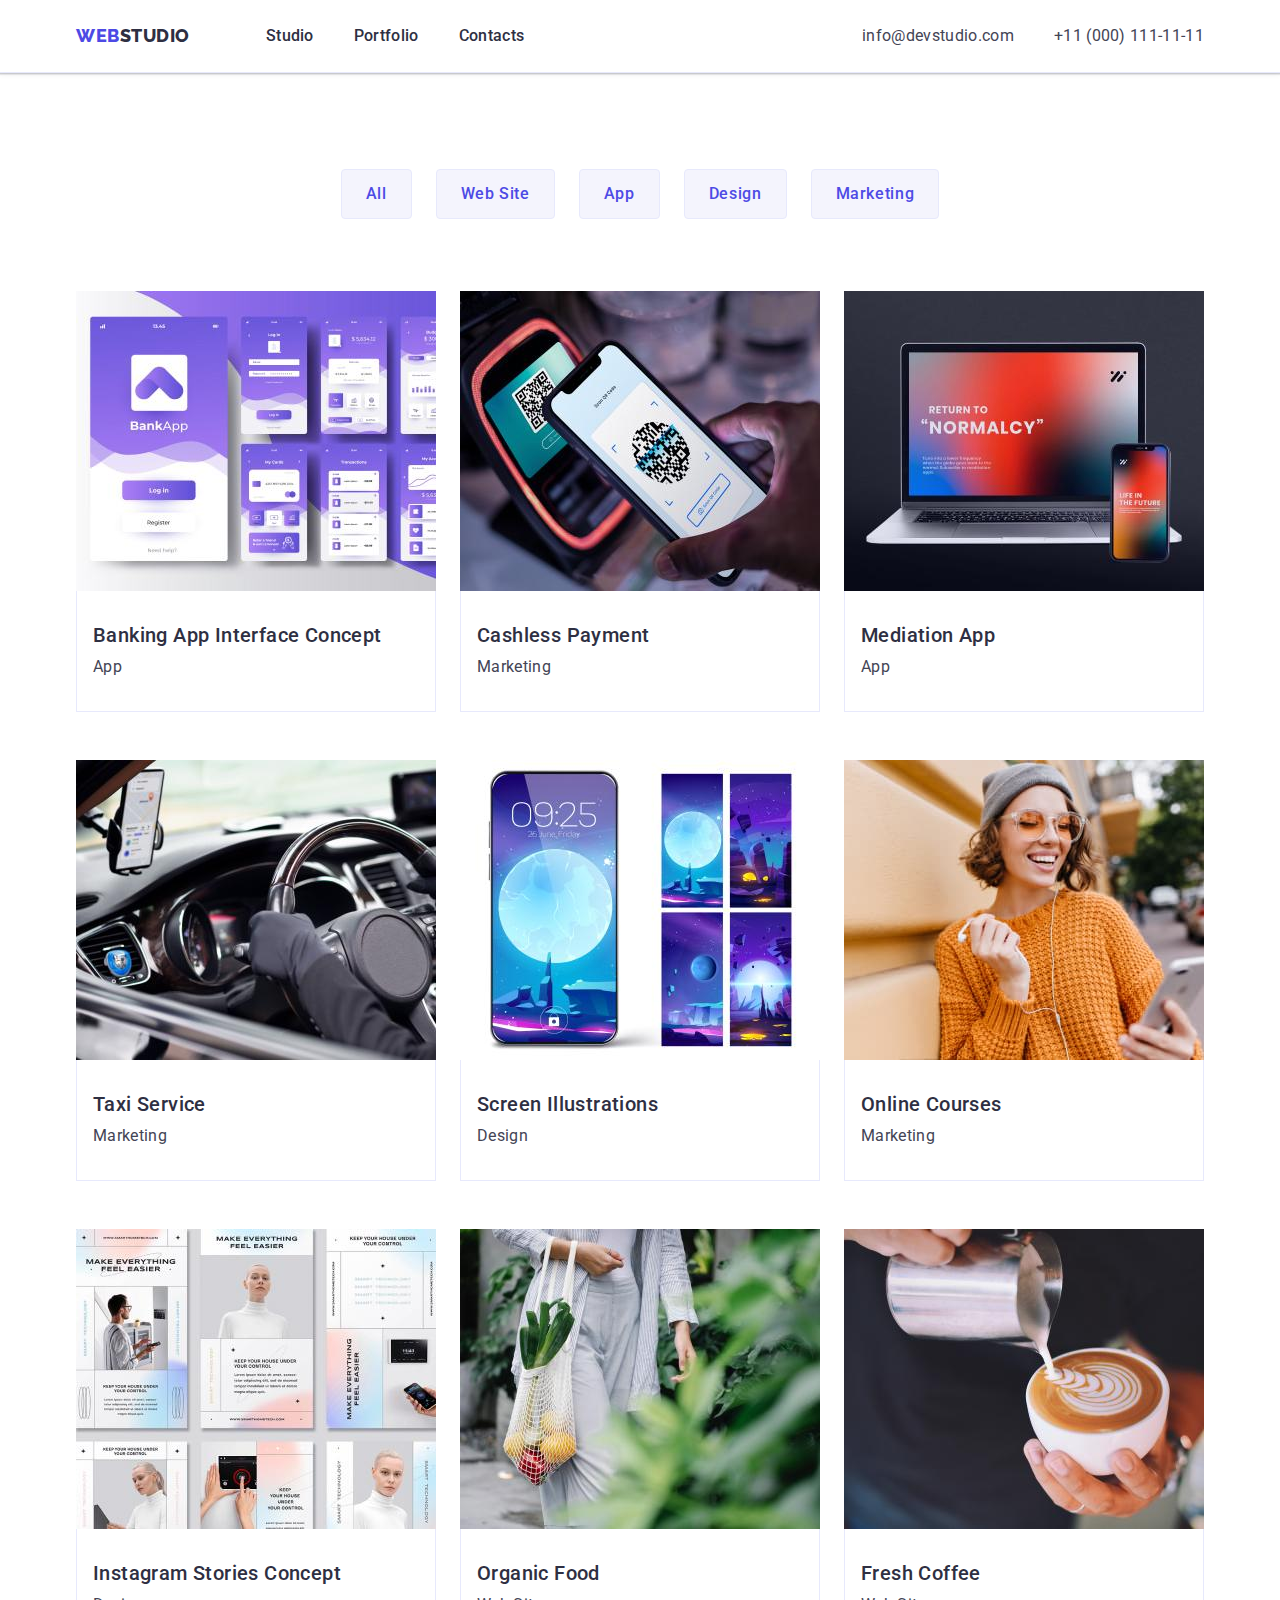
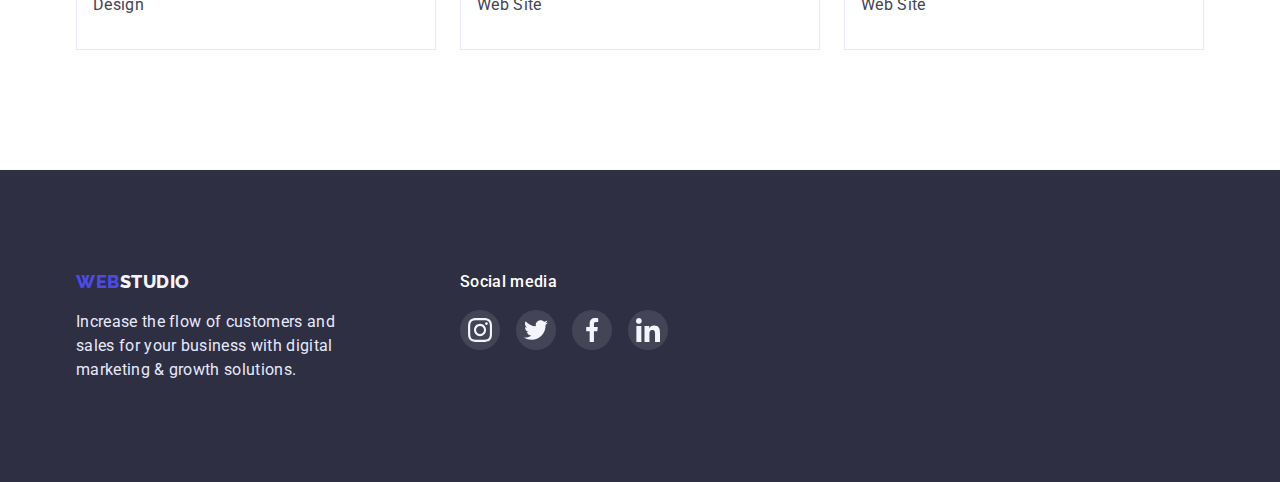
==== portfolio.html @ 5501d487 "Initial commit" ====
<!DOCTYPE html>
<html lang="en">
  <head>
    <meta charset="UTF-8" />
    <meta http-equiv="X-UA-Compatible" content="IE=edge" />
    <meta name="viewport" content="width=device-width, initial-scale=1.0" />
    <title>WebStudio</title>
    <link rel="preconnect" href="https://fonts.googleapis.com" />
    <link rel="preconnect" href="https://fonts.gstatic.com" crossorigin />
    <link
      href="https://fonts.googleapis.com/css2?family=Raleway:wght@800&family=Roboto:wght@400;500;700&display=swap"
      rel="stylesheet"
    />
    <link
      rel="stylesheet"
      href="https://cdnjs.cloudflare.com/ajax/libs/modern-normalize/1.1.0/modern-normalize.min.css"
    />
    <link rel="stylesheet" href="./css/styles.css" />
  </head>

  <body>
    <!-- Header -->
    <header class="header">
      <div class="container main-nav"">
        <nav class="link-nav">
          <a href="./index.html" class="logo-web link"
            >WEB<span class="head-studio">STUDIO</span>
          </a>

          <ul class="site-nav list">
            <li class="item">
              <a href="./index.html" class="anchors link">Studio</a>
            </li>

            <li class="site-nav list">
              <a href="./portfolio.html" class="anchors link">Portfolio</a>
            </li>

            <li class="site-nav list">
              <a href="" class="anchors link">Contacts</a>
            </li>
          </ul>
        </nav>

        <ul class="head-content list">
          <li class="item">
            <a href="mailto:info@devstudio.com" class="relations link"
              >info@devstudio.com</a
            >
          </li>

          <li class="item">
            <a href="tel:+110001111111" class="relations link"
              >+11 (000) 111-11-11</a
            >
          </li>
        </ul>
      </div>
    </header>
    <!-- Header -->

    <!-- Main content -->
    <main>
      <section class="section-title-prt">
        <div class="container">
        <h1 class="visually-hidden">Filter buttons</h1>
        <ul class="btn-prt list">
          <li class="btn-item">
            <button type="button" class="btn btn-filters">All</button>
          </li>
          <li class="btn-item">
            <button type="button" class="btn btn-filters">Web Site</button>
          </li>
          <li class="btn-item">
            <button type="button" class="btn btn-filters">App</button>
          </li>
          <li class="btn-item">
            <button type="button" class="btn btn-filters">Design</button>
          </li>
          <li class="btn-item">
            <button type="button" class="btn btn-filters">Marketing</button>
          </li>
        </ul>
        <ul class="list main-filter">
          <li class="filter">
            <a href="" class="link link-prt"
              ><img
                src="./images/potfolio1.jpg"
                alt="Images of different pages of the banking application."
                width="360"
                class="display-block"
              />
              <div class="prt-block">
              <h2 class="prt-title">Banking App Interface Concept</h2>
              <p class="prt-text">App</p>
              </div>
            </a>
          </li>
          <li class="filter">
            <a href="" class="link link-prt"
              ><img
                src="./images/potfolio2.jpg"
                alt="QR scan for pay."
                width="360"
                 class="display-block"
              />
              <div class="prt-block">
              <h2 class="prt-title">Cashless Payment</h2>
              <p class="prt-text">Marketing</p>
              </div>
            </a>
          </li>
          <li class="filter ">
            <a href="" class="link link-prt"
              ><img
                src="./images/potfolio3.jpg"
                alt="Notebook and phone."
                width="360"
                class="display-block"
              />
              <div class="prt-block">
              <h2 class="prt-title">Mediation App</h2>
              <p class="prt-text">App</p>
              </div>
            </a>
          </li>
          <li class="filter">
            <a href="" class="link link-prt"
              ><img
                src="./images/potfolio4.jpg"
                alt="Driving navigation."
                width="360"
                class="display-block"
              />
              <div class="prt-block">
              <h2 class="prt-title">Taxi Service</h2>
              <p class="prt-text">Marketing</p>
              </div>
            </a>
          </li>
          <li class="filter">
            <a href="" class="link link-prt"
              ><img
                src="./images/potfolio5.jpg"
                alt="Pictured is a phone with different kinds of wallpapers in
                 the app."
                width="360"
                 class="display-block"
              />
              <div class="prt-block">
              <h2 class="prt-title">Screen Illustrations</h2>
              <p class="prt-text">Design</p>
              </div>
            </a>
          </li>
          <li class="filter">
            <a href="" class="link link-prt"
              ><img
                src="./images/potfolio6.jpg"
                alt="Girl with phone."
                width="360"
                class="display-block"
              />
              <div class="prt-block">
              <h2 class="prt-title">Online Courses</h2>
              <p class="prt-text">Marketing</p>
              </div>
            </a>
          </li>
          <li class="filter">
            <a href="" class="link link-prt"
              ><img
                src="./images/potfolio7.jpg"
                alt="Concepts for Instagram stories."
                width="360"
                class="display-block"
              />
              <div class="prt-block">
              <h2 class="prt-title">Instagram Stories Concept</h2>
              <p class="prt-text">Design</p>
              </div>
            </a>
          </li>
          <li class="filter">
            <a href="" class="link link-prt"
              ><img
                src="./images/potfolio8.jpg"
                alt="A girl carrying a mesh bag of fruit."
                width="360"
                class="display-block"
              />
                              <div class="prt-block">
              <h2 class="prt-title">Organic Food</h2>
              <p class="prt-text">Web Site</p>
              </div>
            </a>
          </li>
          <li class="filter">
            <a href="" class="link link-prt"
              ><img
                src="./images/potfolio9.jpg"
                alt="Coffee is poured."
                width="360"
                class="display-block"
              />
              <div class="prt-block">
              <h2 class="prt-title">Fresh Coffee</h2>
              <p class="prt-text">Web Site</p>
              </div>
            </a>
          </li>
        </ul>
        </div>
      </section>
    </main>
    <!-- Main content -->

    <!-- Footer -->
    <footer class="footer">
      <div class="container container-footer">
        <div class="about-footer">
        <a href="./index.html" class="logo-web link"
          >WEB<span class="footer-studio">STUDIO</span></a
        >
        <p class="footer-text">
          Increase the flow of customers and sales for your business with
          digital marketing & growth solutions.
        </p>
</div>
<div class="footer-contacts">
  <h3 class="social-media">Social media</h3>
  <ul class="actions-footer">
                <li><a href="" class="a-act-footer"> 
<svg class="a-icon a-icon-footer " > 
  <use href="./images/symbol-defs.svg#instagram"></use>
</svg>
                </a></li>
                <li><a href="" class="a-act-footer">
<svg class="a-icon a-icon-footer ">
  <use href="./images/symbol-defs.svg#twitter"></use>
</svg>
                </a></li>
                <li><a href="" class="a-act-footer">
<svg class="a-icon a-icon-footer ">
  <use href="./images/symbol-defs.svg#facebook"></use>
</svg>
                </a></li>
                <li><a href="" class="a-act-footer">
<svg class="a-icon a-icon-footer " >
  <use href="./images/symbol-defs.svg#linkedin"></use>
</svg>
                </a></li>
              </ul>
</div>
      </div>
    </footer>
  </body>
</html>
<!-- Footer -->
---- css/styles.css ----
*,
*::before,
*::after {
  
}
h1, h2, h3, h4, ul, p{
  margin: 0;
  padding: 0;
}
.display-block {
  display: block;
}

:root {
  --primary-brand-color: #4d4ae5;
  --secondary-brand-color: #404bbf;
  --dark-color: #2e2f42;
  --success-color: #31d0aa;
  --text-color: #434455;
  --subtle-text: #8e8f99;
  --white-color: #fff;
  --accent-color: #e7e9fc;
  --light-color: #f4f4fd;
}
/* Body */
body {
  color: #2e2f42;
  font-family: "Roboto", sans-serif;
  font-size: 16px;
  background-color: #ffffff;
}

.list,
.prt-list {
  list-style: none;
  margin: 0;
  padding: 0;
}

.link,
.prt-link {
  text-decoration: none;
}
/* Body */

/* HEADER */

.header {
  background-color: var(--white-color);
  border-bottom: 1px solid var(--accent-color);
  padding-top: 24px;
  padding-bottom: 24px;
  box-shadow: 0px 2px 1px rgba(46, 47, 66, 0.08), 0px 1px 1px rgba(46, 47, 66, 0.16), 0px 1px 6px rgba(46, 47, 66, 0.08);
}

.container {
  margin-left: auto;
  margin-right: auto;
  width: 1158px;
  padding: 0px 15px;
}

.head-studio,
.site-nav .link {
  color: var(--dark-color);
}
.logo-web,
.head-studio {
  font-family: "Raleway", sans-serif;
  font-weight: 800;
  font-size: 18px;
  line-height: 1.33;
  letter-spacing: 0.03em;
}

.logo-web {
  color: var(--primary-brand-color);
  display: inline-block;
}
.link-nav {
  display: flex;
  align-items: center;
  justify-content: space-between;
  gap: 76px;
}

.main-nav,/*
.link-nav,*/
.site-nav,
.head-content {
  display: flex;
  align-items: center;
  justify-content: space-between;
  gap: 40px;
}

/*.logo-web {
  margin-right: 76px;
}*/

.site-nav .item:not(:last-child),
.head-content .item:not(:last-child) {
  gap: 40px;
}

.anchors {
  font-weight: 500;
  font-size: 16px;
  color: var(--dark-color);
  line-height: 1.5;
  letter-spacing: 0.02em;
}

.anchors:hover,
.anchors:focus {
  color: var(--primary-brand-color);
}

.head-content .link {
  color: var(--text-color);
}
.relations {
  font-weight: 400;
  font-size: 16px;
  color: var(--text-color);
  line-height: 1.5;
  letter-spacing: 0.02em;
}

.relations:hover,
.relations:focus {
  color: var(--primary-brand-color);
}

/* HEADER */

/* index.hmtl */
/* HERO */

.hero {
  /*background-color: var(--dark-color);*/

  padding-top: 188px;
  padding-bottom: 188px;
  text-align: center;
  background-image: linear-gradient(
      rgba(46, 47, 66, 0.7),
      rgba(46, 47, 66, 0.7)
    ),
    url("../images/people-office_.jpeg");
max-width: 1440px;

margin-left: auto;
margin-right: auto;
  background-position: center;
  background-repeat: no-repeat;
  background-size: cover;
}

.hero-title {
  color: var(--white-color);
  font-weight: 700;
  width: 496px;
  font-size: 56px;
  line-height: 1.07;
  letter-spacing: 0.02em;
  text-align: center;
  margin-bottom: 48px;
  margin: auto;
}

.list-item::before{
display: block;
content: '';
height: 120px;
background-repeat: no-repeat;
background-position: center;
background-color: #F4F4FD;
}
.icon-antena::before{
  background-image: url('../images/antenna.svg');

}
.icon-clock::before{
    background-image: url('../images/clock.svg');
    
    
}
.icon-diagram::before{
    background-image: url('../images/diagram.svg');
  
}
.icon-astroaut::before{
    background-image: url('../images/astronaut.svg');
   
}
.btn {
  cursor: pointer;
  border: none;
  border-color: transparent;
}

.btn-hero {
  background-color: var(--primary-brand-color);
  color: var(--white-color);
  font-family: "Roboto", sdns-serif;
  font-weight: 500;
  font-size: 16px;
  line-height: 1.5;
  letter-spacing: 0.04em;
  margin-top: 48px;
  border-radius: 4px;
  padding: 16px 32px;
  box-shadow: 0px 4px 4px rgba(0, 0, 0, 0.15);
}

.btn-hero:hover,
.btn-hero:focus {
  background-color: var(--secondary-brand-color);
  color: var(--white-color);
  font-family: "Roboto", sans-serif;
  font-weight: 500;
  font-size: 16px;
  line-height: 1.5;
  letter-spacing: 0.04em;

}
/* HERO */

/* MAIN CONTENT*/
.visually-hidden {
  position: absolute;
  white-space: nowrap;
  width: 1px;
  height: 1px;
  overflow: hidden;
  border: 0;
  padding: 0;
  clip: rect(0 0 0 0);
  clip-path: inset(50%);
  margin: -1px;
}
.section-main {
  padding-bottom: 120px;
}
.section-title {
  margin-bottom: 72px;

  text-align: center;
  font-size: 36px;
  line-height: 40px;
  letter-spacing: 0.02em;
  text-transform: capitalize;
}
.section-customers{
 padding-bottom: 110px;
  padding-top: 130px;
}

/* Studio / Description of studio */
img {
  display: block;
  max-width: 100%;
  height: auto;
}

.main-desc {
  padding-top: 120px;
  padding-bottom: 120px;
}

.hide-text {
  display: none;
}

.desc {
  display: flex;
}

.list.desc {
  gap: 24px;
}

.desc-title,
.team-title {
  color: var(--dark-color);
  font-weight: 500;
  font-size: 20px;
  line-height: 1.2;
  letter-spacing: 0.02em;
  margin-bottom: 8px;
  text-align: left;
  margin-top: 8px;
}

.desc-text,
.team-text {
  color: #434455;
  font-weight: 400;
  font-size: 16px;
  line-height: 1.5;
  letter-spacing: 0.02em;
  text-align: left;
}

.main-desc .list.item {
  min-width: 264px;
}

 /*----Section4- Clients---*/
 .customer-item{

height: 88px;
width: 168px;

  

 }
.customer-list{
  list-style: none;
  display: flex;
  gap: 24px;
}
.customer-link{
  color: #8E8F99;
  border: 1px solid #8E8F99;
border-radius: 4px;
    display: flex;
    justify-content: center;
    align-items: center;
cursor: pointer;
padding-top:16px;
padding-bottom: 16px;
}
.customer-link:hover,
.customer-link:focus{
border-color: #404BBF;
color: #404BBF;
}

svg{
  color: currentColor
;
}


svg:hover,
svg:focus{
color: #404BBF;

}
  /*----Section4- Clients---*/


/* Portfolio / Description of the works of the studio */

.main-prt {
  padding-bottom: 120px;
}

.main-prt .section-title {
  text-align: center;
  margin-bottom: 72px;
}

.list.prt {
  display: flex;
  justify-content: center;
  gap: 24px;
}

/* Section3 Contacts / Main team of studio */
.section-team {
  padding-bottom: 120px;
  padding-top: 120px;
  background-color: #f4f4fd;
}
.main-team {
  background-color: var(--light-color);
  margin-bottom: 120px;
  margin-top: 120px;
  margin: 0;
  padding: 0;
}

.main-team .section-title {
  margin-bottom: 72px;
  text-align: center;
}

.main-cont {
  display: flex;
  gap: 24px;
  justify-content: center;
}

.list.team {
  background-color: var(--white-color);
  box-shadow: 0px 1px 6px rgba(46, 47, 66, 0.08),
    0px 1px 1px rgba(46, 47, 66, 0.16), 0px 2px 1px rgba(46, 47, 66, 0.08);
  border-radius: 0px 0px 4px 4px;
  flex-basis: calc((100%-24px*3)/4);
}
.actions{
  display: flex;
  padding: 0;
  margin: 0;
  justify-content: center;

  list-style: none;
  gap: 24px;
  margin-top: 8px;
  margin-bottom: 32px;
}

.a-act{
    display: flex;
  align-items: center;
  justify-content: center;

  padding: 0;
  border: none;
  text-decoration: none;
  width: 40px;
  height: 40px;
  background-color: #4D5AE5;
  border-radius: 50%;

  background-position: center;

}
.a-act:hover,
.a-act:focus{

  background-color: #404BBF;

}
.a-icon{
 
  width: 16px;
  height: 16px;
  background-position: center;
}


.cont-text {
  padding: 32px 16px 8px 16px;
}

.desc-title,
.team-title {
  color: var(--dark-color);
  font-weight: 500;
  font-size: 20px;
  line-height: 1.2;
  letter-spacing: 0.02em;
  /*padding-bottom: 8px;*/
}

.desc-text,
.team-text {
  color: #434455;
  font-size: 16px;
  line-height: 1.5;
  letter-spacing: 0.02em;
}
.team-title,
.team-text {
  text-align: center;
}

/*.section-team {
  background-color: var(--light-color);*/
/*padding-bottom: 120px;}*/

/* Section3 Contacts / Main team of studio */

/* MAIN CONTENT*/

/* portfolio.css */
/* MAIN CONTENT */

.section-title-prt {
  padding-top: 96px;
  padding-bottom: 120px;
}

.prt-section {
  padding-top: 96px;
  padding-bottom: 120px;
}

.section-title.prt-title {
  display: none;
}

.btn-prt.list {
  display: flex;
  justify-content: center;
  gap: 24px;
}

.btn-filters {
  background-color: var(--light-color);
  color: var(--primary-brand-color);
  font-family: "Roboto", sans-serif;
  font-weight: 500;
  font-size: 16px;
  line-height: 1.5;
  letter-spacing: 0.04em;
  border: 1px solid #e7e9fc;
  border-radius: 4px;
  min-height: 48px;
  padding: 12px 24px;
}

.btn-filters:hover,
.btn-filters:focus {
  background-color: var(--primary-brand-color);
  color: var(--white-color);
  border-color: transparent;
  box-shadow: 0px 3px 1px rgba(0, 0, 0, 0.1),
   0px 2px 1px rgba(0, 0, 0, 0.08), 
   0px 2px 2px rgba(0, 0, 0, 0.12);


}

.btn-prt {
  padding: 0;
  margin: 0;
  margin-bottom: 72px;
}

.main-filter {
  display: flex;
  flex-wrap: wrap;
  justify-content: center;
  column-gap: 24px;
  row-gap: 48px;
}

.filter {
  width: calc((100% - 48px) / 3);
}
.link-prt{
   display: block;
}
.link-prt:hover,
.link-prt:focus{
 
  box-shadow: 0px 1px 6px rgba(46, 47, 66, 0.08),
   0px 1px 1px 
   rgba(46, 47, 66, 0.16),
    0px 2px 1px 
    rgba(46, 47, 66, 0.08);
}


.prt-block {
  text-align: left;
  padding: 32px 0 32px 16px;
  border: 1px solid #e7e9fc;
  border-top: none;
}

.prt-title {
  color: var(--dark-color);
  font-weight: 500;
  font-size: 20px;
  line-height: 1.2;
  letter-spacing: 0.02em;
  margin-bottom: 8px;
}

.prt-text {
  color: var(--text-color);
  font-weight: 400;
  font-size: 16px;
  line-height: 1.5;
  letter-spacing: 0.02em;
}
/* portfolio.css */
/* MAIN CONTENT*/

/* FOOTER */

.footer {
  background-color: var(--dark-color);
  padding-top: 100px;
  padding-bottom: 100px;
}

/*.foot-logo {
  text-align: left;
  margin-bottom: 16px;
}*/
.container-footer{
  display: flex;
  align-items: flex-start;
  flex-direction: row;
  gap: 120px;
}
.footer-studio {
  color: var(--light-color);
  font-family: "Raleway", sans-serif;
  font-weight: 800;
  font-size: 18px;
  line-height: 1.16;
  letter-spacing: 0.03em;
}

.footer-text {
  color: var(--accent-color);
  font-weight: 400;
  font-size: 16px;
  line-height: 1.5;
  letter-spacing: 0.02em;
  width: 264px;
  margin-bottom: 0;
  margin-top: 16px;
}
.actions-footer{
  display: flex;
  padding: 0;
  margin: 0;

  list-style: none;
  margin-top: 16px;
   gap: 16px;
}

.a-act-footer{
    display: flex;
  justify-content: center;
  align-items: center;
  padding: 0;
  border: none;
  text-decoration: none;
  width: 40px;
  height: 40px;
  background-color:  #434455;
  border-radius: 50%;

  background-position: center;
 
}
.a-act-footer:hover,
.a-act-footer:focus{

  background-color: #31D0AA
;

}
.social-media{
  color: #FFFFFF;

font-size: 16px;
font-weight: 500;
line-height: 24px;
letter-spacing: 0.02em;
text-align: left;

}
.a-icon-footer{
  width: 24px;
  height: 24px;
}
/* FOOTER */
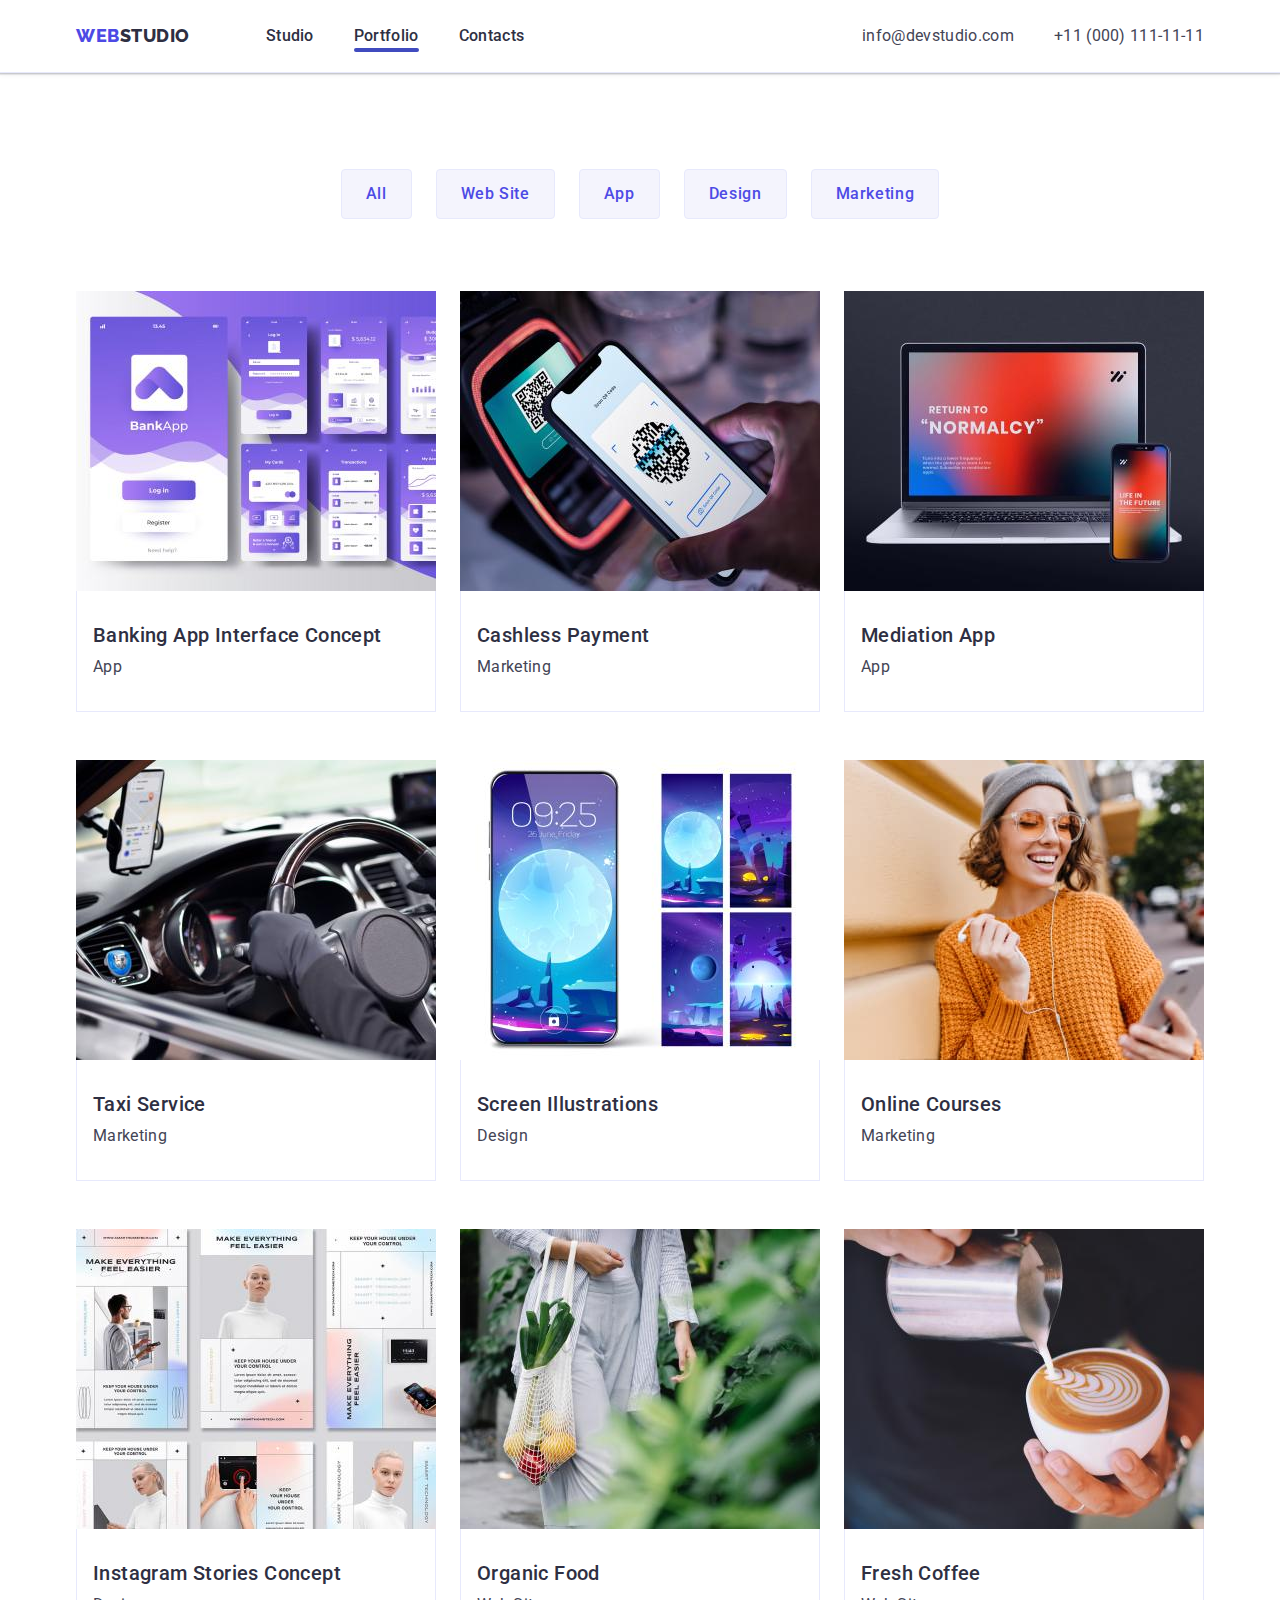
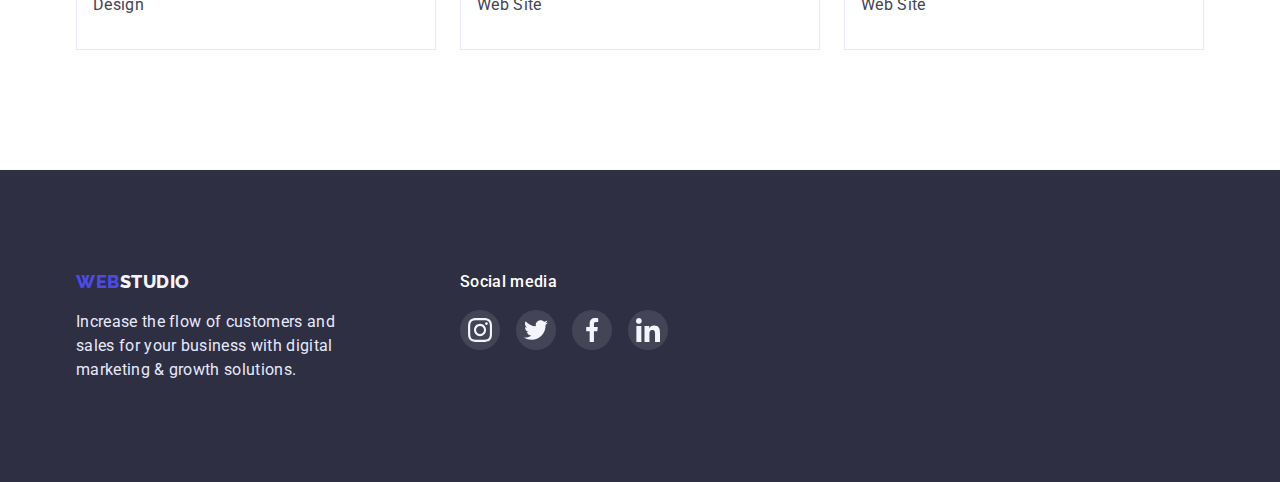
==== commit 4e1797c0: "update" ====
--- a/portfolio.html
+++ b/portfolio.html
@@ -29,11 +29,11 @@
 
           <ul class="site-nav list">
             <li class="item">
-              <a href="./index.html" class="anchors link">Studio</a>
+              <a href="./index.html" class="anchors link ">Studio</a>
             </li>
 
             <li class="site-nav list">
-              <a href="./portfolio.html" class="anchors link">Portfolio</a>
+              <a href="./portfolio.html" class="anchors link nav-a-prt">Portfolio</a>
             </li>
 
             <li class="site-nav list">
@@ -66,30 +66,36 @@
         <h1 class="visually-hidden">Filter buttons</h1>
         <ul class="btn-prt list">
           <li class="btn-item">
-            <button type="button" class="btn btn-filters">All</button>
-          </li>
-          <li class="btn-item">
-            <button type="button" class="btn btn-filters">Web Site</button>
-          </li>
-          <li class="btn-item">
-            <button type="button" class="btn btn-filters">App</button>
-          </li>
-          <li class="btn-item">
-            <button type="button" class="btn btn-filters">Design</button>
-          </li>
-          <li class="btn-item">
-            <button type="button" class="btn btn-filters">Marketing</button>
+            <button type="button" class="btn btn-filters custom-transition">All</button>
+          </li>
+          <li class="btn-item">
+            <button type="button" class="btn btn-filters ">Web Site</button>
+          </li>
+          <li class="btn-item">
+            <button type="button" class="btn btn-filters custom-transition">App</button>
+          </li>
+          <li class="btn-item">
+            <button type="button" class="btn btn-filters custom-transition">Design</button>
+          </li>
+          <li class="btn-item">
+            <button type="button" class="btn btn-filters custom-transition">Marketing</button>
           </li>
         </ul>
         <ul class="list main-filter">
           <li class="filter">
             <a href="" class="link link-prt"
-              ><img
+              >  <div class="wrap-for-img">
+              <img
                 src="./images/potfolio1.jpg"
-                alt="Images of different pages of the banking application."
-                width="360"
-                class="display-block"
-              />
+                alt="QR scan for pay."
+                width="360"
+                 class="display-block"
+              />
+              <div class="overlay">
+            <div class="layout-onhover">
+              <p class="text-onhover">14 Stylish and User-Friendly App Design Concepts · Task Manager App · Calorie Tracker App · Exotic Fruit Ecommerce App · Cloud Storage App</p>
+            </div></div>
+            </div>
               <div class="prt-block">
               <h2 class="prt-title">Banking App Interface Concept</h2>
               <p class="prt-text">App</p>
@@ -98,12 +104,19 @@
           </li>
           <li class="filter">
             <a href="" class="link link-prt"
-              ><img
+              >
+              <div class="wrap-for-img">
+              <img
                 src="./images/potfolio2.jpg"
                 alt="QR scan for pay."
                 width="360"
                  class="display-block"
               />
+              <div class="overlay">
+            <div class="layout-onhover">
+              <p class="text-onhover">14 Stylish and User-Friendly App Design Concepts · Task Manager App · Calorie Tracker App · Exotic Fruit Ecommerce App · Cloud Storage App</p>
+            </div></div>
+            </div>
               <div class="prt-block">
               <h2 class="prt-title">Cashless Payment</h2>
               <p class="prt-text">Marketing</p>
@@ -112,12 +125,19 @@
           </li>
           <li class="filter ">
             <a href="" class="link link-prt"
-              ><img
+              >
+                <div class="wrap-for-img">
+              <img
                 src="./images/potfolio3.jpg"
-                alt="Notebook and phone."
-                width="360"
-                class="display-block"
-              />
+                alt="QR scan for pay."
+                width="360"
+                 class="display-block"
+              />
+              <div class="overlay">
+            <div class="layout-onhover">
+              <p class="text-onhover">14 Stylish and User-Friendly App Design Concepts · Task Manager App · Calorie Tracker App · Exotic Fruit Ecommerce App · Cloud Storage App</p>
+            </div></div>
+            </div>
               <div class="prt-block">
               <h2 class="prt-title">Mediation App</h2>
               <p class="prt-text">App</p>
@@ -126,12 +146,18 @@
           </li>
           <li class="filter">
             <a href="" class="link link-prt"
-              ><img
+              >  <div class="wrap-for-img">
+              <img
                 src="./images/potfolio4.jpg"
-                alt="Driving navigation."
-                width="360"
-                class="display-block"
-              />
+                alt="QR scan for pay."
+                width="360"
+                 class="display-block"
+              />
+              <div class="overlay">
+            <div class="layout-onhover">
+              <p class="text-onhover">14 Stylish and User-Friendly App Design Concepts · Task Manager App · Calorie Tracker App · Exotic Fruit Ecommerce App · Cloud Storage App</p>
+            </div></div>
+            </div>
               <div class="prt-block">
               <h2 class="prt-title">Taxi Service</h2>
               <p class="prt-text">Marketing</p>
@@ -140,13 +166,18 @@
           </li>
           <li class="filter">
             <a href="" class="link link-prt"
-              ><img
+              >  <div class="wrap-for-img">
+              <img
                 src="./images/potfolio5.jpg"
-                alt="Pictured is a phone with different kinds of wallpapers in
-                 the app."
-                width="360"
-                 class="display-block"
-              />
+                alt="QR scan for pay."
+                width="360"
+                 class="display-block"
+              />
+              <div class="overlay">
+            <div class="layout-onhover">
+              <p class="text-onhover">14 Stylish and User-Friendly App Design Concepts · Task Manager App · Calorie Tracker App · Exotic Fruit Ecommerce App · Cloud Storage App</p>
+            </div></div>
+            </div>
               <div class="prt-block">
               <h2 class="prt-title">Screen Illustrations</h2>
               <p class="prt-text">Design</p>
@@ -155,12 +186,18 @@
           </li>
           <li class="filter">
             <a href="" class="link link-prt"
-              ><img
+              >  <div class="wrap-for-img">
+              <img
                 src="./images/potfolio6.jpg"
-                alt="Girl with phone."
-                width="360"
-                class="display-block"
-              />
+                alt="QR scan for pay."
+                width="360"
+                 class="display-block"
+              />
+              <div class="overlay">
+            <div class="layout-onhover">
+              <p class="text-onhover">14 Stylish and User-Friendly App Design Concepts · Task Manager App · Calorie Tracker App · Exotic Fruit Ecommerce App · Cloud Storage App</p>
+            </div></div>
+            </div>
               <div class="prt-block">
               <h2 class="prt-title">Online Courses</h2>
               <p class="prt-text">Marketing</p>
@@ -169,12 +206,18 @@
           </li>
           <li class="filter">
             <a href="" class="link link-prt"
-              ><img
+              >  <div class="wrap-for-img">
+              <img
                 src="./images/potfolio7.jpg"
-                alt="Concepts for Instagram stories."
-                width="360"
-                class="display-block"
-              />
+                alt="QR scan for pay."
+                width="360"
+                 class="display-block"
+              />
+              <div class="overlay">
+            <div class="layout-onhover">
+              <p class="text-onhover">14 Stylish and User-Friendly App Design Concepts · Task Manager App · Calorie Tracker App · Exotic Fruit Ecommerce App · Cloud Storage App</p>
+            </div></div>
+            </div>
               <div class="prt-block">
               <h2 class="prt-title">Instagram Stories Concept</h2>
               <p class="prt-text">Design</p>
@@ -183,12 +226,18 @@
           </li>
           <li class="filter">
             <a href="" class="link link-prt"
-              ><img
+              >  <div class="wrap-for-img">
+              <img
                 src="./images/potfolio8.jpg"
-                alt="A girl carrying a mesh bag of fruit."
-                width="360"
-                class="display-block"
-              />
+                alt="QR scan for pay."
+                width="360"
+                 class="display-block"
+              />
+              <div class="overlay">
+            <div class="layout-onhover">
+              <p class="text-onhover">14 Stylish and User-Friendly App Design Concepts · Task Manager App · Calorie Tracker App · Exotic Fruit Ecommerce App · Cloud Storage App</p>
+            </div></div>
+            </div>
                               <div class="prt-block">
               <h2 class="prt-title">Organic Food</h2>
               <p class="prt-text">Web Site</p>
@@ -197,12 +246,18 @@
           </li>
           <li class="filter">
             <a href="" class="link link-prt"
-              ><img
+              >  <div class="wrap-for-img">
+              <img
                 src="./images/potfolio9.jpg"
-                alt="Coffee is poured."
-                width="360"
-                class="display-block"
-              />
+                alt="QR scan for pay."
+                width="360"
+                 class="display-block"
+              />
+              <div class="overlay">
+            <div class="layout-onhover">
+              <p class="text-onhover">14 Stylish and User-Friendly App Design Concepts · Task Manager App · Calorie Tracker App · Exotic Fruit Ecommerce App · Cloud Storage App</p>
+            </div></div>
+            </div>
               <div class="prt-block">
               <h2 class="prt-title">Fresh Coffee</h2>
               <p class="prt-text">Web Site</p>
--- a/css/styles.css
+++ b/css/styles.css
@@ -27,7 +27,7 @@
   color: #2e2f42;
   font-family: "Roboto", sans-serif;
   font-size: 16px;
-  background-color: #ffffff;
+  background-color: #FFFFFF;
 }
 
 .list,
@@ -63,6 +63,8 @@
 .head-studio,
 .site-nav .link {
   color: var(--dark-color);
+  
+ transition: color 250ms cubic-bezier(0.4, 0, 0.2, 1);
 }
 .logo-web,
 .head-studio {
@@ -82,6 +84,7 @@
   align-items: center;
   justify-content: space-between;
   gap: 76px;
+
 }
 
 .main-nav,/*
@@ -92,6 +95,7 @@
   align-items: center;
   justify-content: space-between;
   gap: 40px;
+
 }
 
 /*.logo-web {
@@ -115,6 +119,41 @@
 .anchors:focus {
   color: var(--primary-brand-color);
 }
+.nav-a{
+display: block;
+  color: currentColor;
+position: relative;
+
+}
+
+.nav-a::after{
+  position: absolute;
+content: '';
+display: block;
+width: 100%;
+height: 4px;
+background-color: #404BBF;
+border-radius: 2px;
+
+
+
+}
+.nav-a-prt{
+  
+display: block;
+  color: currentColor;
+position: relative;
+}
+.nav-a-prt::after{
+content: '';
+ position: absolute;
+display: block;
+width: 100%;
+height: 4px;
+background-color: #404BBF;
+border-radius: 2px;
+
+}
 
 .head-content .link {
   color: var(--text-color);
@@ -125,6 +164,8 @@
   color: var(--text-color);
   line-height: 1.5;
   letter-spacing: 0.02em;
+
+ transition: color 250ms cubic-bezier(0.4, 0, 0.2, 1);
 }
 
 .relations:hover,
@@ -202,6 +243,7 @@
 
 .btn-hero {
   background-color: var(--primary-brand-color);
+
   color: var(--white-color);
   font-family: "Roboto", sdns-serif;
   font-weight: 500;
@@ -211,9 +253,13 @@
   margin-top: 48px;
   border-radius: 4px;
   padding: 16px 32px;
-  box-shadow: 0px 4px 4px rgba(0, 0, 0, 0.15);
-}
-
+ 
+}
+.custom-transition{
+  transition: background-color 250ms cubic-bezier(0.4, 0, 0.2, 1),
+  box-shadow 250ms cubic-bezier(0.4, 0, 0.2, 1) ;
+
+}
 .btn-hero:hover,
 .btn-hero:focus {
   background-color: var(--secondary-brand-color);
@@ -223,6 +269,7 @@
   font-size: 16px;
   line-height: 1.5;
   letter-spacing: 0.04em;
+ box-shadow: 0px 4px 4px rgba(0, 0, 0, 0.15);
 
 }
 /* HERO */
@@ -341,6 +388,10 @@
 svg{
   color: currentColor
 ;
+transition-property: color;
+transition-duration: 250ms;
+transition-timing-function: cubic-bezier(0.4, 0, 0.2, 1) ;
+
 }
 
 
@@ -428,7 +479,12 @@
 
   background-position: center;
 
-}
+  transition-property: background-color;
+transition-duration: 250ms;
+transition-timing-function: cubic-bezier(0.4, 0, 0.2, 1) ;
+}
+
+
 .a-act:hover,
 .a-act:focus{
 
@@ -512,6 +568,13 @@
   border-radius: 4px;
   min-height: 48px;
   padding: 12px 24px;
+
+
+
+transition: color 250ms cubic-bezier(0.4, 0, 0.2, 1), background-color 250ms cubic-bezier(0.4, 0, 0.2, 1),
+  box-shadow 250ms cubic-bezier(0.4, 0, 0.2, 1) ;
+
+
 }
 
 .btn-filters:hover,
@@ -545,6 +608,12 @@
 }
 .link-prt{
    display: block;
+  transition: box-shadow 250ms cubic-bezier(0.4, 0, 0.2, 1) ;
+
+}
+
+.link-prt:hover, .wrapfor-img::before{
+  transform: translateY(0);
 }
 .link-prt:hover,
 .link-prt:focus{
@@ -580,6 +649,38 @@
   line-height: 1.5;
   letter-spacing: 0.02em;
 }
+.wrap-for-img{
+  position: relative;
+  overflow: hidden;
+}
+
+.overlay{
+position: absolute;
+top: 0;
+left: 0;
+width: 100%;
+height: 100%;
+background-color: #4D5AE5;
+transform: translateY(100%);
+transition: transform 250ms cubic-bezier(0.4, 0, 0.2, 1) ;
+
+}
+
+.wrap-for-img:hover .overlay{
+  transform: translateY(0);
+}
+.text-onhover{
+  height: 100%;
+  position: absolute;
+padding: 40px 32px 164px 32px;
+font-family: 'Roboto';
+font-style: normal;
+font-weight: 400;
+font-size: 16px;
+line-height: 24px;
+letter-spacing: 0.02em;
+color: #F4F4FD;
+}
 /* portfolio.css */
 /* MAIN CONTENT*/
 
@@ -643,6 +744,10 @@
   border-radius: 50%;
 
   background-position: center;
+
+  transition-property: background-color;
+transition-duration: 250ms;
+transition-timing-function: cubic-bezier(0.4, 0, 0.2, 1) ;
  
 }
 .a-act-footer:hover,
@@ -667,4 +772,53 @@
   height: 24px;
 }
 /* FOOTER */
-
+.backdrop{
+  position: fixed;
+  top: 0;
+  left: 0;
+   width: 100%;
+   height: 100%;
+   background-color:rgba(46, 47, 66, 0.4) ;
+ opacity: 1;
+ transition: opacity 250ms cubic-bezier(0.4, 0, 0.2, 1);
+}
+.backdrop.is-hidden{
+  opacity: 0;
+  pointer-events: none;
+  visibility: hidden;
+}
+.backdrop.is-hidden .modal {
+  transform: translate(-50%, -50%) scale(0.9);
+}
+.modal{
+  width: 408px;
+height: 576px;
+background-color: #FFFFFF;
+position: absolute;
+top: 50%;
+left: 50%;
+padding: 24px;
+
+transform: translate(-50%, -50%) scale(1);
+transition: transform 250ms cubic-bezier(0.4, 0, 0.2, 1);
+}
+.close-button{
+  display: flex;
+  align-items: center;
+  justify-content: center;
+float: right;
+margin-right: 0;
+  width: 24px;
+  height: 24px;
+  background-color: #E7E9FC;
+  border: solid 1px #2E2F42;
+  border-radius: 50px;
+  color: #2E2F42;
+  padding: 0;
+  cursor: pointer;
+}
+.close-icon{
+ width: 8px;
+ height: 8px; 
+ color: #2E2F42;
+}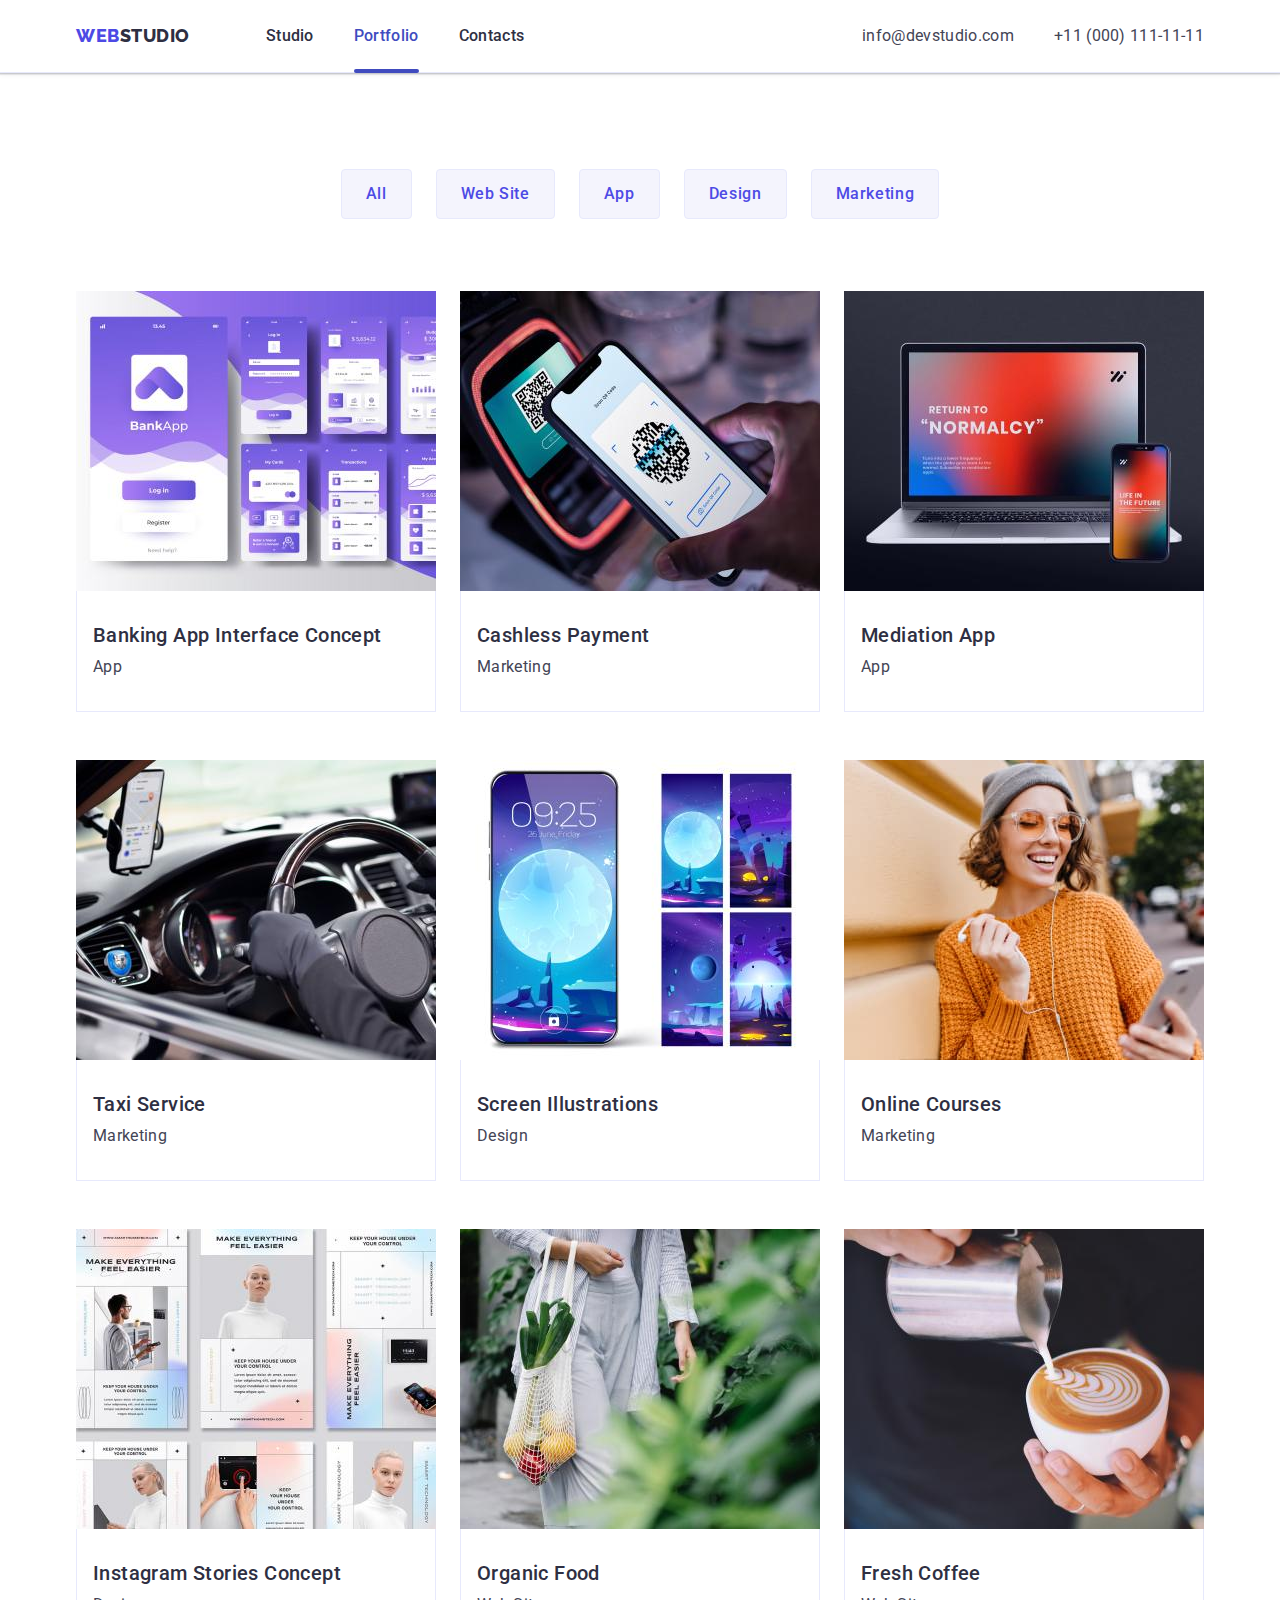
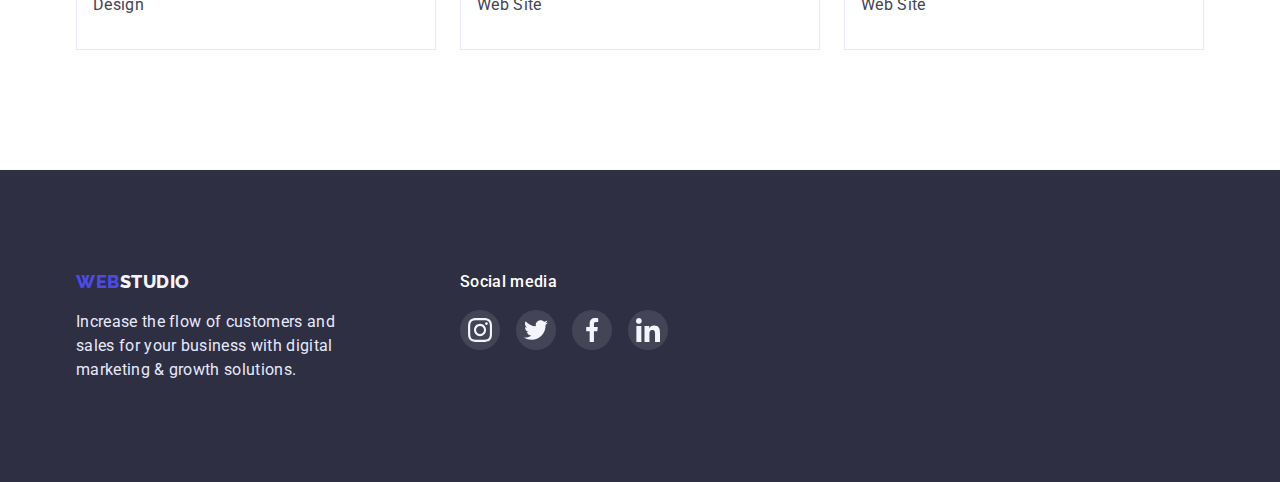
==== commit 9830cc05: "update2" ====
--- a/portfolio.html
+++ b/portfolio.html
@@ -33,7 +33,7 @@
             </li>
 
             <li class="site-nav list">
-              <a href="./portfolio.html" class="anchors link nav-a-prt">Portfolio</a>
+              <a href="./portfolio.html" class="anchors link nav-a-prt current">Portfolio</a>
             </li>
 
             <li class="site-nav list">
--- a/css/styles.css
+++ b/css/styles.css
@@ -51,21 +51,20 @@
   padding-top: 24px;
   padding-bottom: 24px;
   box-shadow: 0px 2px 1px rgba(46, 47, 66, 0.08), 0px 1px 1px rgba(46, 47, 66, 0.16), 0px 1px 6px rgba(46, 47, 66, 0.08);
-}
+box-sizing: border-box;
+position: relative;}
 
 .container {
   margin-left: auto;
   margin-right: auto;
   width: 1158px;
   padding: 0px 15px;
-}
-
-.head-studio,
-.site-nav .link {
-  color: var(--dark-color);
-  
- transition: color 250ms cubic-bezier(0.4, 0, 0.2, 1);
-}
+height: 100%;
+box-sizing: border-box;
+}
+
+
+
 .logo-web,
 .head-studio {
   font-family: "Raleway", sans-serif;
@@ -73,6 +72,7 @@
   font-size: 18px;
   line-height: 1.33;
   letter-spacing: 0.03em;
+  color: #2e2f42;
 }
 
 .logo-web {
@@ -95,7 +95,7 @@
   align-items: center;
   justify-content: space-between;
   gap: 40px;
-
+height: 100%;
 }
 
 /*.logo-web {
@@ -113,6 +113,7 @@
   color: var(--dark-color);
   line-height: 1.5;
   letter-spacing: 0.02em;
+   transition: color 250ms cubic-bezier(0.4, 0, 0.2, 1);
 }
 
 .anchors:hover,
@@ -123,6 +124,7 @@
 display: block;
   color: currentColor;
 position: relative;
+accent-color: #404BBF;
 
 }
 
@@ -135,9 +137,12 @@
 background-color: #404BBF;
 border-radius: 2px;
 
-
-
-}
+bottom: -25px;
+
+}
+
+  
+
 .nav-a-prt{
   
 display: block;
@@ -152,12 +157,13 @@
 height: 4px;
 background-color: #404BBF;
 border-radius: 2px;
-
-}
-
-.head-content .link {
-  color: var(--text-color);
-}
+bottom: -25px;
+}
+
+.current{
+  color:#404BBF;
+}
+
 .relations {
   font-weight: 400;
   font-size: 16px;
@@ -253,24 +259,18 @@
   margin-top: 48px;
   border-radius: 4px;
   padding: 16px 32px;
+
+
+ box-shadow: 0px 4px 4px rgba(0, 0, 0, 0.15);
+  transition: background-color 250ms cubic-bezier(0.4, 0, 0.2, 1);
+
  
 }
-.custom-transition{
-  transition: background-color 250ms cubic-bezier(0.4, 0, 0.2, 1),
-  box-shadow 250ms cubic-bezier(0.4, 0, 0.2, 1) ;
-
-}
+
 .btn-hero:hover,
 .btn-hero:focus {
   background-color: var(--secondary-brand-color);
-  color: var(--white-color);
-  font-family: "Roboto", sans-serif;
-  font-weight: 500;
-  font-size: 16px;
-  line-height: 1.5;
-  letter-spacing: 0.04em;
- box-shadow: 0px 4px 4px rgba(0, 0, 0, 0.15);
-
+ 
 }
 /* HERO */
 
@@ -378,6 +378,9 @@
 cursor: pointer;
 padding-top:16px;
 padding-bottom: 16px;
+
+transition: border-color 250ms cubic-bezier(0.4, 0, 0.2, 1),
+color 250ms cubic-bezier(0.4, 0, 0.2, 1) ;
 }
 .customer-link:hover,
 .customer-link:focus{
@@ -572,7 +575,8 @@
 
 
 transition: color 250ms cubic-bezier(0.4, 0, 0.2, 1), background-color 250ms cubic-bezier(0.4, 0, 0.2, 1),
-  box-shadow 250ms cubic-bezier(0.4, 0, 0.2, 1) ;
+  box-shadow 250ms cubic-bezier(0.4, 0, 0.2, 1),
+  border-color 250ms cubic-bezier(0.4, 0, 0.2, 1) ;
 
 
 }
@@ -780,7 +784,9 @@
    height: 100%;
    background-color:rgba(46, 47, 66, 0.4) ;
  opacity: 1;
- transition: opacity 250ms cubic-bezier(0.4, 0, 0.2, 1);
+ visibility: visible;
+ transition: opacity 250ms cubic-bezier(0.4, 0, 0.2, 1),
+ visibility 250ms cubic-bezier(0.4, 0, 0.2, 1);
 }
 .backdrop.is-hidden{
   opacity: 0;
@@ -817,8 +823,18 @@
   padding: 0;
   cursor: pointer;
 }
+.close-button:hover,
+.close-button:focus{
+background-color: #404BBF;
+
+}
 .close-icon{
  width: 8px;
  height: 8px; 
  color: #2E2F42;
+}
+.close-icon:hover,
+.close-icon:focus{
+ color: #FFFFFF;
+ fill: #FFFFFF;
 }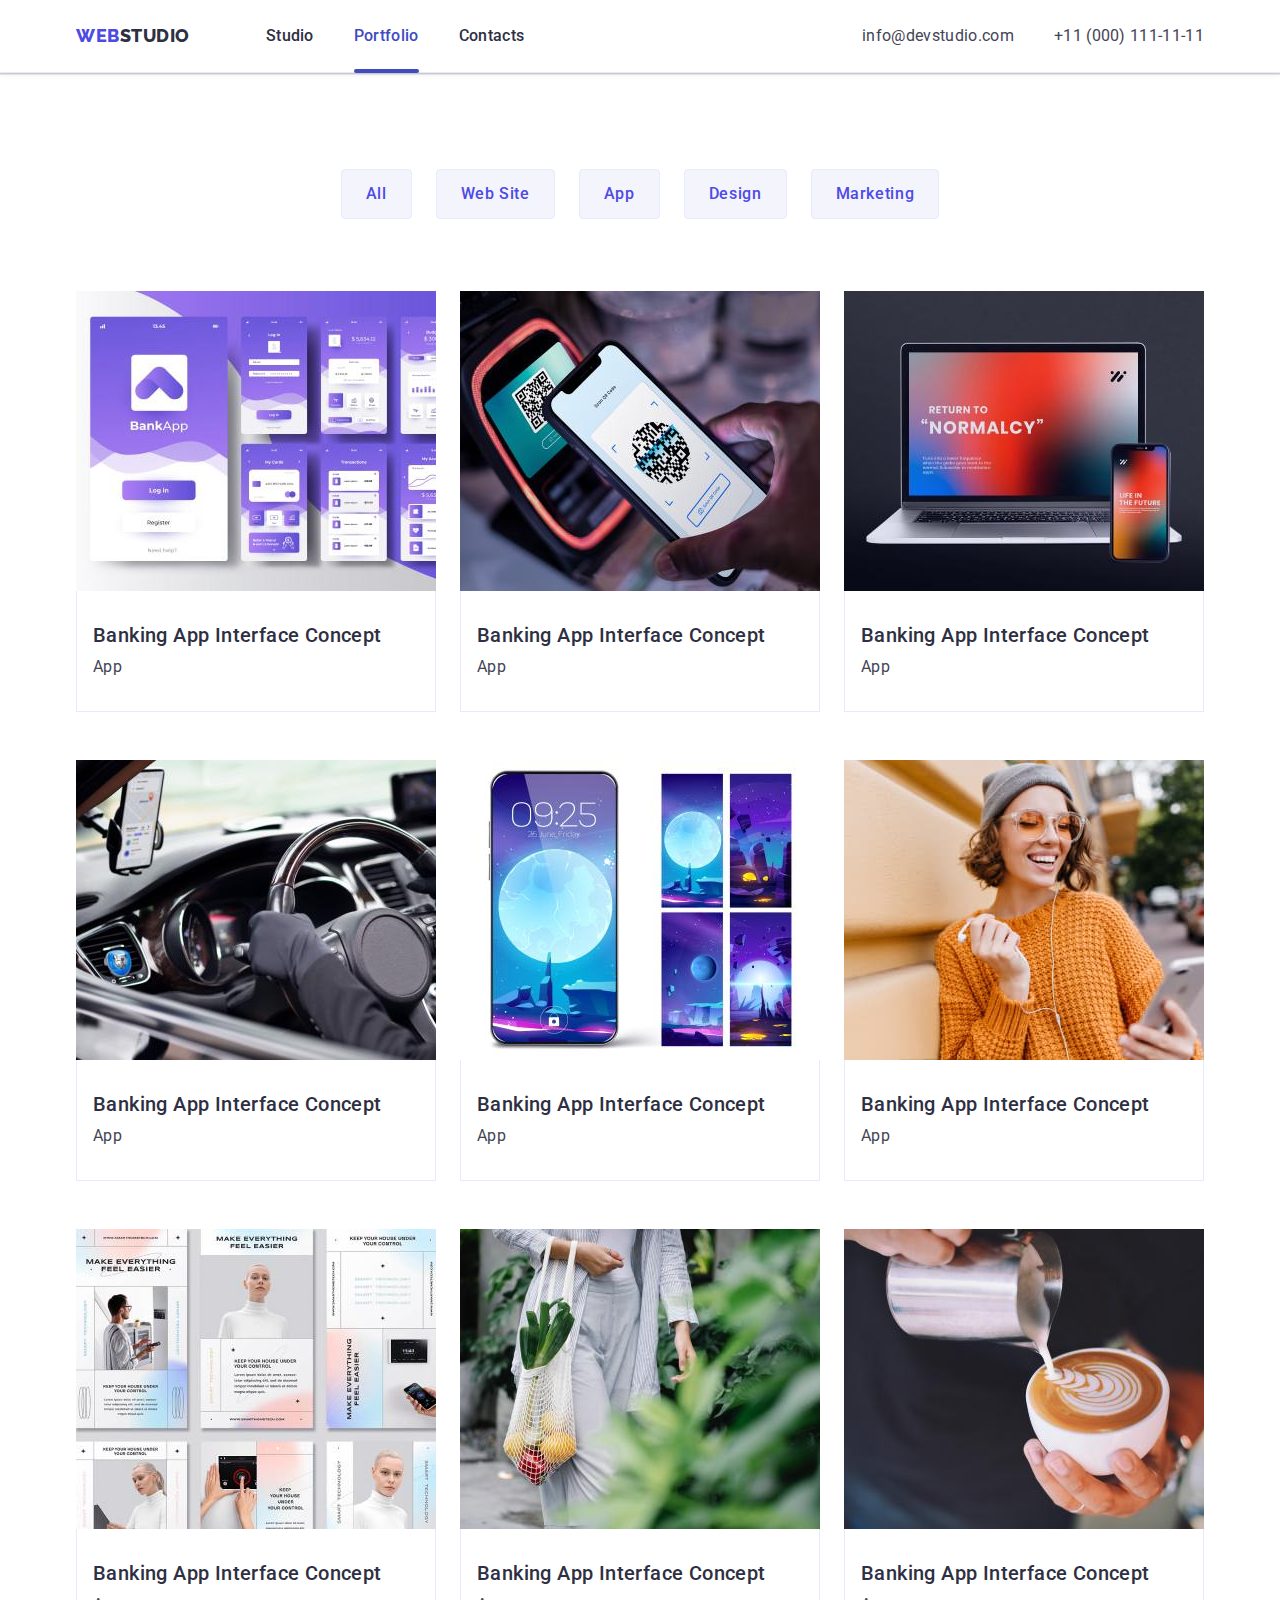
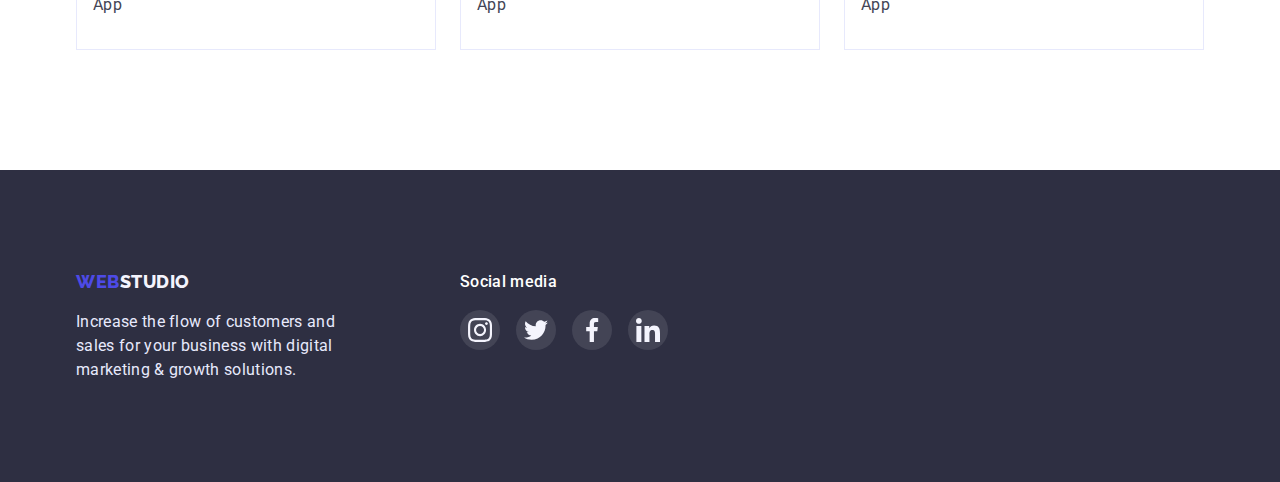
==== commit 58194fdf: "update3" ====
--- a/portfolio.html
+++ b/portfolio.html
@@ -84,7 +84,7 @@
         <ul class="list main-filter">
           <li class="filter">
             <a href="" class="link link-prt"
-              >  <div class="wrap-for-img">
+              > <div class="wrap-for-img">
               <img
                 src="./images/potfolio1.jpg"
                 alt="QR scan for pay."
@@ -94,12 +94,12 @@
               <div class="overlay">
             <div class="layout-onhover">
               <p class="text-onhover">14 Stylish and User-Friendly App Design Concepts · Task Manager App · Calorie Tracker App · Exotic Fruit Ecommerce App · Cloud Storage App</p>
-            </div></div>
-            </div>
-              <div class="prt-block">
-              <h2 class="prt-title">Banking App Interface Concept</h2>
-              <p class="prt-text">App</p>
-              </div>
+            </div>
+            </div>
+              <div class="prt-block">
+              <h2 class="prt-title">Banking App Interface Concept</h2>
+              <p class="prt-text">App</p>
+              </div></div>
             </a>
           </li>
           <li class="filter">
@@ -115,18 +115,18 @@
               <div class="overlay">
             <div class="layout-onhover">
               <p class="text-onhover">14 Stylish and User-Friendly App Design Concepts · Task Manager App · Calorie Tracker App · Exotic Fruit Ecommerce App · Cloud Storage App</p>
-            </div></div>
-            </div>
-              <div class="prt-block">
-              <h2 class="prt-title">Cashless Payment</h2>
-              <p class="prt-text">Marketing</p>
-              </div>
+            </div>
+            </div>
+              <div class="prt-block">
+              <h2 class="prt-title">Banking App Interface Concept</h2>
+              <p class="prt-text">App</p>
+              </div></div>
             </a>
           </li>
           <li class="filter ">
             <a href="" class="link link-prt"
               >
-                <div class="wrap-for-img">
+               <div class="wrap-for-img">
               <img
                 src="./images/potfolio3.jpg"
                 alt="QR scan for pay."
@@ -136,118 +136,118 @@
               <div class="overlay">
             <div class="layout-onhover">
               <p class="text-onhover">14 Stylish and User-Friendly App Design Concepts · Task Manager App · Calorie Tracker App · Exotic Fruit Ecommerce App · Cloud Storage App</p>
-            </div></div>
-            </div>
-              <div class="prt-block">
-              <h2 class="prt-title">Mediation App</h2>
-              <p class="prt-text">App</p>
-              </div>
+            </div>
+            </div>
+              <div class="prt-block">
+              <h2 class="prt-title">Banking App Interface Concept</h2>
+              <p class="prt-text">App</p>
+              </div></div>
+            </a>
+          </li>
+          <li class="filter">
+            <a href="" class="link link-prt"
+              > <div class="wrap-for-img">
+              <img
+                src="./images/potfolio4.jpg"
+                alt="QR scan for pay."
+                width="360"
+                 class="display-block"
+              />
+              <div class="overlay">
+            <div class="layout-onhover">
+              <p class="text-onhover">14 Stylish and User-Friendly App Design Concepts · Task Manager App · Calorie Tracker App · Exotic Fruit Ecommerce App · Cloud Storage App</p>
+            </div>
+            </div>
+              <div class="prt-block">
+              <h2 class="prt-title">Banking App Interface Concept</h2>
+              <p class="prt-text">App</p>
+              </div></div>
             </a>
           </li>
           <li class="filter">
             <a href="" class="link link-prt"
               >  <div class="wrap-for-img">
               <img
-                src="./images/potfolio4.jpg"
-                alt="QR scan for pay."
-                width="360"
-                 class="display-block"
-              />
-              <div class="overlay">
-            <div class="layout-onhover">
-              <p class="text-onhover">14 Stylish and User-Friendly App Design Concepts · Task Manager App · Calorie Tracker App · Exotic Fruit Ecommerce App · Cloud Storage App</p>
-            </div></div>
-            </div>
-              <div class="prt-block">
-              <h2 class="prt-title">Taxi Service</h2>
-              <p class="prt-text">Marketing</p>
-              </div>
+                src="./images/potfolio5.jpg"
+                alt="QR scan for pay."
+                width="360"
+                 class="display-block"
+              />
+              <div class="overlay">
+            <div class="layout-onhover">
+              <p class="text-onhover">14 Stylish and User-Friendly App Design Concepts · Task Manager App · Calorie Tracker App · Exotic Fruit Ecommerce App · Cloud Storage App</p>
+            </div>
+            </div>
+              <div class="prt-block">
+              <h2 class="prt-title">Banking App Interface Concept</h2>
+              <p class="prt-text">App</p>
+              </div></div>
+            </a>
+          </li>
+          <li class="filter">
+            <a href="" class="link link-prt"
+              > <div class="wrap-for-img">
+              <img
+                src="./images/potfolio6.jpg"
+                alt="QR scan for pay."
+                width="360"
+                 class="display-block"
+              />
+              <div class="overlay">
+            <div class="layout-onhover">
+              <p class="text-onhover">14 Stylish and User-Friendly App Design Concepts · Task Manager App · Calorie Tracker App · Exotic Fruit Ecommerce App · Cloud Storage App</p>
+            </div>
+            </div>
+              <div class="prt-block">
+              <h2 class="prt-title">Banking App Interface Concept</h2>
+              <p class="prt-text">App</p>
+              </div></div>
             </a>
           </li>
           <li class="filter">
             <a href="" class="link link-prt"
               >  <div class="wrap-for-img">
               <img
-                src="./images/potfolio5.jpg"
-                alt="QR scan for pay."
-                width="360"
-                 class="display-block"
-              />
-              <div class="overlay">
-            <div class="layout-onhover">
-              <p class="text-onhover">14 Stylish and User-Friendly App Design Concepts · Task Manager App · Calorie Tracker App · Exotic Fruit Ecommerce App · Cloud Storage App</p>
-            </div></div>
-            </div>
-              <div class="prt-block">
-              <h2 class="prt-title">Screen Illustrations</h2>
-              <p class="prt-text">Design</p>
-              </div>
+                src="./images/potfolio7.jpg"
+                alt="QR scan for pay."
+                width="360"
+                 class="display-block"
+              />
+              <div class="overlay">
+            <div class="layout-onhover">
+              <p class="text-onhover">14 Stylish and User-Friendly App Design Concepts · Task Manager App · Calorie Tracker App · Exotic Fruit Ecommerce App · Cloud Storage App</p>
+            </div>
+            </div>
+              <div class="prt-block">
+              <h2 class="prt-title">Banking App Interface Concept</h2>
+              <p class="prt-text">App</p>
+              </div></div>
+            </a>
+          </li>
+          <li class="filter">
+            <a href="" class="link link-prt"
+              > <div class="wrap-for-img">
+              <img
+                src="./images/potfolio8.jpg"
+                alt="QR scan for pay."
+                width="360"
+                 class="display-block"
+              />
+              <div class="overlay">
+            <div class="layout-onhover">
+              <p class="text-onhover">14 Stylish and User-Friendly App Design Concepts · Task Manager App · Calorie Tracker App · Exotic Fruit Ecommerce App · Cloud Storage App</p>
+            </div>
+            </div>
+              <div class="prt-block">
+              <h2 class="prt-title">Banking App Interface Concept</h2>
+              <p class="prt-text">App</p>
+              </div></div>
             </a>
           </li>
           <li class="filter">
             <a href="" class="link link-prt"
               >  <div class="wrap-for-img">
               <img
-                src="./images/potfolio6.jpg"
-                alt="QR scan for pay."
-                width="360"
-                 class="display-block"
-              />
-              <div class="overlay">
-            <div class="layout-onhover">
-              <p class="text-onhover">14 Stylish and User-Friendly App Design Concepts · Task Manager App · Calorie Tracker App · Exotic Fruit Ecommerce App · Cloud Storage App</p>
-            </div></div>
-            </div>
-              <div class="prt-block">
-              <h2 class="prt-title">Online Courses</h2>
-              <p class="prt-text">Marketing</p>
-              </div>
-            </a>
-          </li>
-          <li class="filter">
-            <a href="" class="link link-prt"
-              >  <div class="wrap-for-img">
-              <img
-                src="./images/potfolio7.jpg"
-                alt="QR scan for pay."
-                width="360"
-                 class="display-block"
-              />
-              <div class="overlay">
-            <div class="layout-onhover">
-              <p class="text-onhover">14 Stylish and User-Friendly App Design Concepts · Task Manager App · Calorie Tracker App · Exotic Fruit Ecommerce App · Cloud Storage App</p>
-            </div></div>
-            </div>
-              <div class="prt-block">
-              <h2 class="prt-title">Instagram Stories Concept</h2>
-              <p class="prt-text">Design</p>
-              </div>
-            </a>
-          </li>
-          <li class="filter">
-            <a href="" class="link link-prt"
-              >  <div class="wrap-for-img">
-              <img
-                src="./images/potfolio8.jpg"
-                alt="QR scan for pay."
-                width="360"
-                 class="display-block"
-              />
-              <div class="overlay">
-            <div class="layout-onhover">
-              <p class="text-onhover">14 Stylish and User-Friendly App Design Concepts · Task Manager App · Calorie Tracker App · Exotic Fruit Ecommerce App · Cloud Storage App</p>
-            </div></div>
-            </div>
-                              <div class="prt-block">
-              <h2 class="prt-title">Organic Food</h2>
-              <p class="prt-text">Web Site</p>
-              </div>
-            </a>
-          </li>
-          <li class="filter">
-            <a href="" class="link link-prt"
-              >  <div class="wrap-for-img">
-              <img
                 src="./images/potfolio9.jpg"
                 alt="QR scan for pay."
                 width="360"
@@ -256,12 +256,12 @@
               <div class="overlay">
             <div class="layout-onhover">
               <p class="text-onhover">14 Stylish and User-Friendly App Design Concepts · Task Manager App · Calorie Tracker App · Exotic Fruit Ecommerce App · Cloud Storage App</p>
-            </div></div>
-            </div>
-              <div class="prt-block">
-              <h2 class="prt-title">Fresh Coffee</h2>
-              <p class="prt-text">Web Site</p>
-              </div>
+            </div>
+            </div>
+              <div class="prt-block">
+              <h2 class="prt-title">Banking App Interface Concept</h2>
+              <p class="prt-text">App</p>
+              </div></div>
             </a>
           </li>
         </ul>
@@ -287,22 +287,22 @@
   <ul class="actions-footer">
                 <li><a href="" class="a-act-footer"> 
 <svg class="a-icon a-icon-footer " > 
-  <use href="./images/symbol-defs.svg#instagram"></use>
+  <use href="./images/icon.svg#instagram"></use>
 </svg>
                 </a></li>
                 <li><a href="" class="a-act-footer">
 <svg class="a-icon a-icon-footer ">
-  <use href="./images/symbol-defs.svg#twitter"></use>
+  <use href="./images/icon.svg#twitter"></use>
 </svg>
                 </a></li>
                 <li><a href="" class="a-act-footer">
 <svg class="a-icon a-icon-footer ">
-  <use href="./images/symbol-defs.svg#facebook"></use>
+  <use href="./images/icon.svg#facebook"></use>
 </svg>
                 </a></li>
                 <li><a href="" class="a-act-footer">
 <svg class="a-icon a-icon-footer " >
-  <use href="./images/symbol-defs.svg#linkedin"></use>
+  <use href="./images/icon.svg#linkedin"></use>
 </svg>
                 </a></li>
               </ul>
--- a/css/styles.css
+++ b/css/styles.css
@@ -216,13 +216,18 @@
   margin: auto;
 }
 
-.list-item::before{
+.desc-item::before{
 display: block;
 content: '';
 height: 120px;
 background-repeat: no-repeat;
 background-position: center;
 background-color: #F4F4FD;
+}
+.desc-item{
+display: flex;
+flex-direction: column;
+ flex-basis: 100%;
 }
 .icon-antena::before{
   background-image: url('../images/antenna.svg');
@@ -342,6 +347,7 @@
 
 .desc-text,
 .team-text {
+  display: flex;
   color: #434455;
   font-weight: 400;
   font-size: 16px;
@@ -369,7 +375,7 @@
   gap: 24px;
 }
 .customer-link{
-  color: #8E8F99;
+  fill: #8E8F99;
   border: 1px solid #8E8F99;
 border-radius: 4px;
     display: flex;
@@ -380,29 +386,15 @@
 padding-bottom: 16px;
 
 transition: border-color 250ms cubic-bezier(0.4, 0, 0.2, 1),
-color 250ms cubic-bezier(0.4, 0, 0.2, 1) ;
+fill 250ms cubic-bezier(0.4, 0, 0.2, 1) ;
 }
 .customer-link:hover,
 .customer-link:focus{
 border-color: #404BBF;
-color: #404BBF;
-}
-
-svg{
-  color: currentColor
-;
-transition-property: color;
-transition-duration: 250ms;
-transition-timing-function: cubic-bezier(0.4, 0, 0.2, 1) ;
-
-}
-
-
-svg:hover,
-svg:focus{
-color: #404BBF;
-
-}
+fill: #404BBF;
+}
+
+
   /*----Section4- Clients---*/
 
 
@@ -481,10 +473,12 @@
   border-radius: 50%;
 
   background-position: center;
-
-  transition-property: background-color;
-transition-duration: 250ms;
-transition-timing-function: cubic-bezier(0.4, 0, 0.2, 1) ;
+   fill: #F4F4FD;
+
+transition: 
+background-color 250ms cubic-bezier(0.4, 0, 0.2, 1) ;
+
+  
 }
 
 
@@ -499,6 +493,7 @@
   width: 16px;
   height: 16px;
   background-position: center;
+
 }
 
 
@@ -516,7 +511,7 @@
   /*padding-bottom: 8px;*/
 }
 
-.desc-text,
+
 .team-text {
   color: #434455;
   font-size: 16px;
@@ -610,23 +605,42 @@
 .filter {
   width: calc((100% - 48px) / 3);
 }
+
 .link-prt{
    display: block;
-  transition: box-shadow 250ms cubic-bezier(0.4, 0, 0.2, 1) ;
-
-}
-
-.link-prt:hover, .wrapfor-img::before{
-  transform: translateY(0);
-}
+position: relative;
+overflow: hidden;
+transform: translateY(0);
+  transition: box-shadow 250ms cubic-bezier(0.4, 0, 0.2, 1),
+  transform 250ms cubic-bezier(0.4, 0, 0.2, 1);
+
+}
+
 .link-prt:hover,
-.link-prt:focus{
- 
+.link-prt:focus, .overlay{
+
   box-shadow: 0px 1px 6px rgba(46, 47, 66, 0.08),
    0px 1px 1px 
    rgba(46, 47, 66, 0.16),
     0px 2px 1px 
     rgba(46, 47, 66, 0.08);
+
+    opacity: 1;
+}
+.overlay{
+position: absolute;
+top: 0;
+left: 0;
+width: 100%;
+height: calc(100% - 120px);
+background-color: #4D5AE5;
+transform: translateY(145%);
+transition: transform 250ms cubic-bezier(0.4, 0, 0.2, 1);
+
+
+}
+.wrap-for-img:hover .overlay{
+  transform: translateY(0px);
 }
 
 
@@ -658,21 +672,8 @@
   overflow: hidden;
 }
 
-.overlay{
-position: absolute;
-top: 0;
-left: 0;
-width: 100%;
-height: 100%;
-background-color: #4D5AE5;
-transform: translateY(100%);
-transition: transform 250ms cubic-bezier(0.4, 0, 0.2, 1) ;
-
-}
-
-.wrap-for-img:hover .overlay{
-  transform: translateY(0);
-}
+
+
 .text-onhover{
   height: 100%;
   position: absolute;
@@ -746,7 +747,7 @@
   height: 40px;
   background-color:  #434455;
   border-radius: 50%;
-
+fill: #F4F4FD;
   background-position: center;
 
   transition-property: background-color;
@@ -822,19 +823,17 @@
   color: #2E2F42;
   padding: 0;
   cursor: pointer;
+transition: background-color 250ms cubic-bezier(0.4, 0, 0.2, 1),
+fill 250ms cubic-bezier(0.4, 0, 0.2, 1);
 }
 .close-button:hover,
 .close-button:focus{
 background-color: #404BBF;
 
+ fill: #FFFFFF;
+
 }
 .close-icon{
  width: 8px;
  height: 8px; 
- color: #2E2F42;
-}
-.close-icon:hover,
-.close-icon:focus{
- color: #FFFFFF;
- fill: #FFFFFF;
-}+}
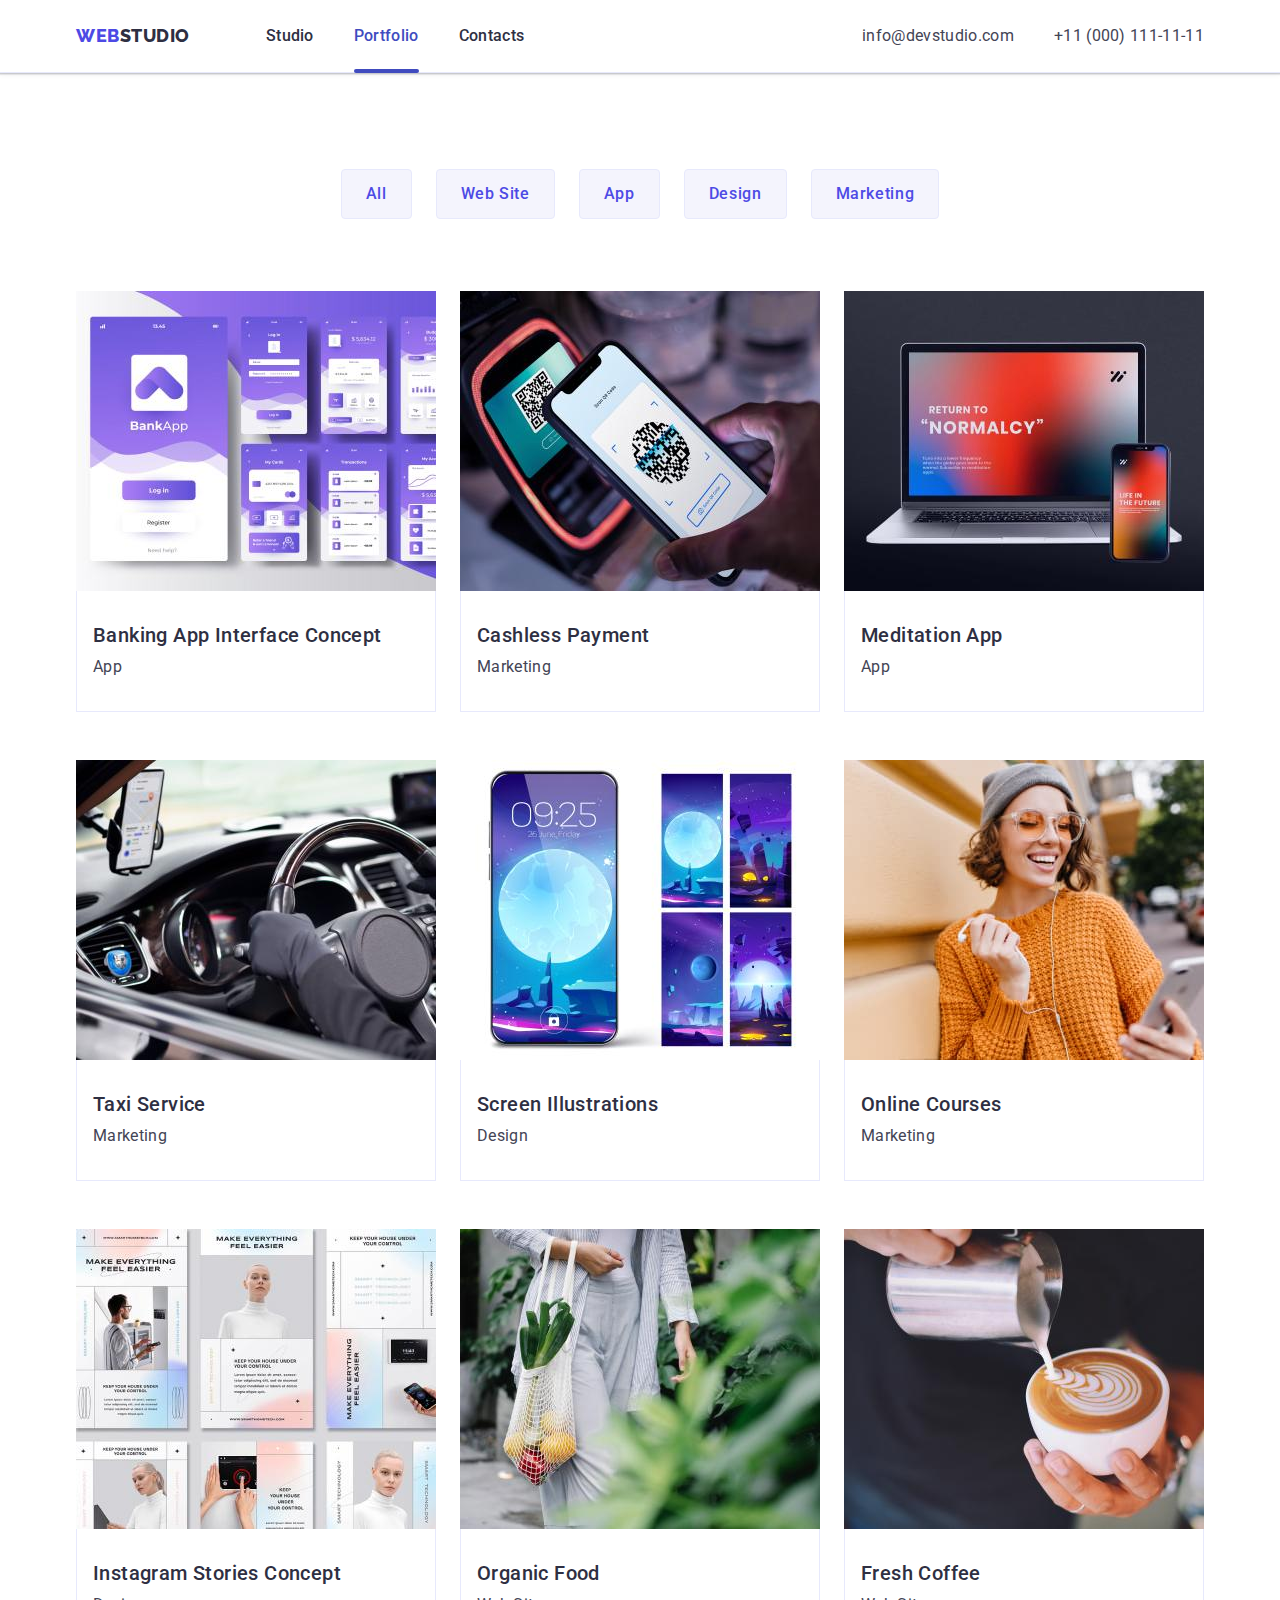
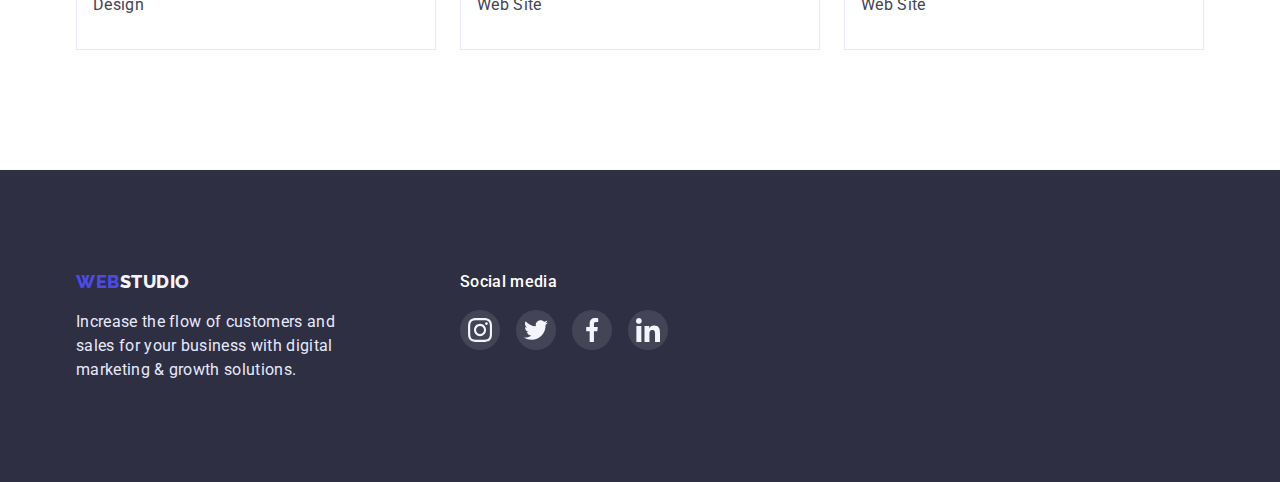
==== commit d74b2941: "update4" ====
--- a/portfolio.html
+++ b/portfolio.html
@@ -91,7 +91,7 @@
                 width="360"
                  class="display-block"
               />
-              <div class="overlay">
+             
             <div class="layout-onhover">
               <p class="text-onhover">14 Stylish and User-Friendly App Design Concepts · Task Manager App · Calorie Tracker App · Exotic Fruit Ecommerce App · Cloud Storage App</p>
             </div>
@@ -99,7 +99,7 @@
               <div class="prt-block">
               <h2 class="prt-title">Banking App Interface Concept</h2>
               <p class="prt-text">App</p>
-              </div></div>
+              </div>
             </a>
           </li>
           <li class="filter">
@@ -112,15 +112,15 @@
                 width="360"
                  class="display-block"
               />
-              <div class="overlay">
-            <div class="layout-onhover">
-              <p class="text-onhover">14 Stylish and User-Friendly App Design Concepts · Task Manager App · Calorie Tracker App · Exotic Fruit Ecommerce App · Cloud Storage App</p>
-            </div>
-            </div>
-              <div class="prt-block">
-              <h2 class="prt-title">Banking App Interface Concept</h2>
-              <p class="prt-text">App</p>
-              </div></div>
+             
+            <div class="layout-onhover">
+              <p class="text-onhover">14 Stylish and User-Friendly App Design Concepts · Task Manager App · Calorie Tracker App · Exotic Fruit Ecommerce App · Cloud Storage App</p>
+            </div>
+            </div>
+              <div class="prt-block">
+              <h2 class="prt-title">Cashless Payment</h2>
+              <p class="prt-text">Marketing</p>
+              </div>
             </a>
           </li>
           <li class="filter ">
@@ -133,15 +133,15 @@
                 width="360"
                  class="display-block"
               />
-              <div class="overlay">
-            <div class="layout-onhover">
-              <p class="text-onhover">14 Stylish and User-Friendly App Design Concepts · Task Manager App · Calorie Tracker App · Exotic Fruit Ecommerce App · Cloud Storage App</p>
-            </div>
-            </div>
-              <div class="prt-block">
-              <h2 class="prt-title">Banking App Interface Concept</h2>
+             
+            <div class="layout-onhover">
+              <p class="text-onhover">14 Stylish and User-Friendly App Design Concepts · Task Manager App · Calorie Tracker App · Exotic Fruit Ecommerce App · Cloud Storage App</p>
+            </div>
+            </div>
+              <div class="prt-block">
+              <h2 class="prt-title">Meditation App</h2>
               <p class="prt-text">App</p>
-              </div></div>
+              </div>
             </a>
           </li>
           <li class="filter">
@@ -153,35 +153,35 @@
                 width="360"
                  class="display-block"
               />
-              <div class="overlay">
-            <div class="layout-onhover">
-              <p class="text-onhover">14 Stylish and User-Friendly App Design Concepts · Task Manager App · Calorie Tracker App · Exotic Fruit Ecommerce App · Cloud Storage App</p>
-            </div>
-            </div>
-              <div class="prt-block">
-              <h2 class="prt-title">Banking App Interface Concept</h2>
-              <p class="prt-text">App</p>
-              </div></div>
-            </a>
-          </li>
-          <li class="filter">
-            <a href="" class="link link-prt"
-              >  <div class="wrap-for-img">
+             
+            <div class="layout-onhover">
+              <p class="text-onhover">14 Stylish and User-Friendly App Design Concepts · Task Manager App · Calorie Tracker App · Exotic Fruit Ecommerce App · Cloud Storage App</p>
+            </div>
+            </div>
+              <div class="prt-block">
+              <h2 class="prt-title">Taxi Service</h2>
+              <p class="prt-text">Marketing</p>
+              </div>
+            </a>
+          </li>
+          <li class="filter">
+            <a href="" class="link link-prt"
+              > <div class="wrap-for-img">
               <img
                 src="./images/potfolio5.jpg"
                 alt="QR scan for pay."
                 width="360"
                  class="display-block"
               />
-              <div class="overlay">
-            <div class="layout-onhover">
-              <p class="text-onhover">14 Stylish and User-Friendly App Design Concepts · Task Manager App · Calorie Tracker App · Exotic Fruit Ecommerce App · Cloud Storage App</p>
-            </div>
-            </div>
-              <div class="prt-block">
-              <h2 class="prt-title">Banking App Interface Concept</h2>
-              <p class="prt-text">App</p>
-              </div></div>
+             
+            <div class="layout-onhover">
+              <p class="text-onhover">14 Stylish and User-Friendly App Design Concepts · Task Manager App · Calorie Tracker App · Exotic Fruit Ecommerce App · Cloud Storage App</p>
+            </div>
+            </div>
+              <div class="prt-block">
+              <h2 class="prt-title">Screen Illustrations</h2>
+              <p class="prt-text">Design</p>
+              </div>
             </a>
           </li>
           <li class="filter">
@@ -193,35 +193,35 @@
                 width="360"
                  class="display-block"
               />
-              <div class="overlay">
-            <div class="layout-onhover">
-              <p class="text-onhover">14 Stylish and User-Friendly App Design Concepts · Task Manager App · Calorie Tracker App · Exotic Fruit Ecommerce App · Cloud Storage App</p>
-            </div>
-            </div>
-              <div class="prt-block">
-              <h2 class="prt-title">Banking App Interface Concept</h2>
-              <p class="prt-text">App</p>
-              </div></div>
-            </a>
-          </li>
-          <li class="filter">
-            <a href="" class="link link-prt"
-              >  <div class="wrap-for-img">
+             
+            <div class="layout-onhover">
+              <p class="text-onhover">14 Stylish and User-Friendly App Design Concepts · Task Manager App · Calorie Tracker App · Exotic Fruit Ecommerce App · Cloud Storage App</p>
+            </div>
+            </div>
+              <div class="prt-block">
+              <h2 class="prt-title">Online Courses</h2>
+              <p class="prt-text">Marketing</p>
+              </div>
+            </a>
+          </li>
+          <li class="filter">
+            <a href="" class="link link-prt"
+              > <div class="wrap-for-img">
               <img
                 src="./images/potfolio7.jpg"
                 alt="QR scan for pay."
                 width="360"
                  class="display-block"
               />
-              <div class="overlay">
-            <div class="layout-onhover">
-              <p class="text-onhover">14 Stylish and User-Friendly App Design Concepts · Task Manager App · Calorie Tracker App · Exotic Fruit Ecommerce App · Cloud Storage App</p>
-            </div>
-            </div>
-              <div class="prt-block">
-              <h2 class="prt-title">Banking App Interface Concept</h2>
-              <p class="prt-text">App</p>
-              </div></div>
+             
+            <div class="layout-onhover">
+              <p class="text-onhover">14 Stylish and User-Friendly App Design Concepts · Task Manager App · Calorie Tracker App · Exotic Fruit Ecommerce App · Cloud Storage App</p>
+            </div>
+            </div>
+              <div class="prt-block">
+              <h2 class="prt-title">Instagram Stories Concept</h2>
+              <p class="prt-text">Design</p>
+              </div>
             </a>
           </li>
           <li class="filter">
@@ -233,35 +233,35 @@
                 width="360"
                  class="display-block"
               />
-              <div class="overlay">
-            <div class="layout-onhover">
-              <p class="text-onhover">14 Stylish and User-Friendly App Design Concepts · Task Manager App · Calorie Tracker App · Exotic Fruit Ecommerce App · Cloud Storage App</p>
-            </div>
-            </div>
-              <div class="prt-block">
-              <h2 class="prt-title">Banking App Interface Concept</h2>
-              <p class="prt-text">App</p>
-              </div></div>
-            </a>
-          </li>
-          <li class="filter">
-            <a href="" class="link link-prt"
-              >  <div class="wrap-for-img">
+             
+            <div class="layout-onhover">
+              <p class="text-onhover">14 Stylish and User-Friendly App Design Concepts · Task Manager App · Calorie Tracker App · Exotic Fruit Ecommerce App · Cloud Storage App</p>
+            </div>
+            </div>
+              <div class="prt-block">
+              <h2 class="prt-title">Organic Food</h2>
+              <p class="prt-text">Web Site</p>
+              </div>
+            </a>
+          </li>
+          <li class="filter">
+            <a href="" class="link link-prt"
+              > <div class="wrap-for-img">
               <img
                 src="./images/potfolio9.jpg"
                 alt="QR scan for pay."
                 width="360"
                  class="display-block"
               />
-              <div class="overlay">
-            <div class="layout-onhover">
-              <p class="text-onhover">14 Stylish and User-Friendly App Design Concepts · Task Manager App · Calorie Tracker App · Exotic Fruit Ecommerce App · Cloud Storage App</p>
-            </div>
-            </div>
-              <div class="prt-block">
-              <h2 class="prt-title">Banking App Interface Concept</h2>
-              <p class="prt-text">App</p>
-              </div></div>
+             
+            <div class="layout-onhover">
+              <p class="text-onhover">14 Stylish and User-Friendly App Design Concepts · Task Manager App · Calorie Tracker App · Exotic Fruit Ecommerce App · Cloud Storage App</p>
+            </div>
+            </div>
+              <div class="prt-block">
+              <h2 class="prt-title">Fresh Coffee</h2>
+              <p class="prt-text">Web Site</p>
+              </div>
             </a>
           </li>
         </ul>
--- a/css/styles.css
+++ b/css/styles.css
@@ -347,7 +347,6 @@
 
 .desc-text,
 .team-text {
-  display: flex;
   color: #434455;
   font-weight: 400;
   font-size: 16px;
@@ -456,7 +455,7 @@
   list-style: none;
   gap: 24px;
   margin-top: 8px;
-  margin-bottom: 32px;
+  
 }
 
 .a-act{
@@ -498,7 +497,7 @@
 
 
 .cont-text {
-  padding: 32px 16px 8px 16px;
+  padding: 32px 16px 32px 16px;
 }
 
 .desc-title,
@@ -627,22 +626,22 @@
 
     opacity: 1;
 }
-.overlay{
-position: absolute;
+
+.layout-onhover{
+  position: absolute;
 top: 0;
 left: 0;
 width: 100%;
-height: calc(100% - 120px);
+height: calc(100%);
 background-color: #4D5AE5;
-transform: translateY(145%);
+transform: translateY(100%);
 transition: transform 250ms cubic-bezier(0.4, 0, 0.2, 1);
 
-
-}
-.wrap-for-img:hover .overlay{
+}
+
+.link-prt:hover .layout-onhover{
   transform: translateY(0px);
 }
-
 
 .prt-block {
   text-align: left;
